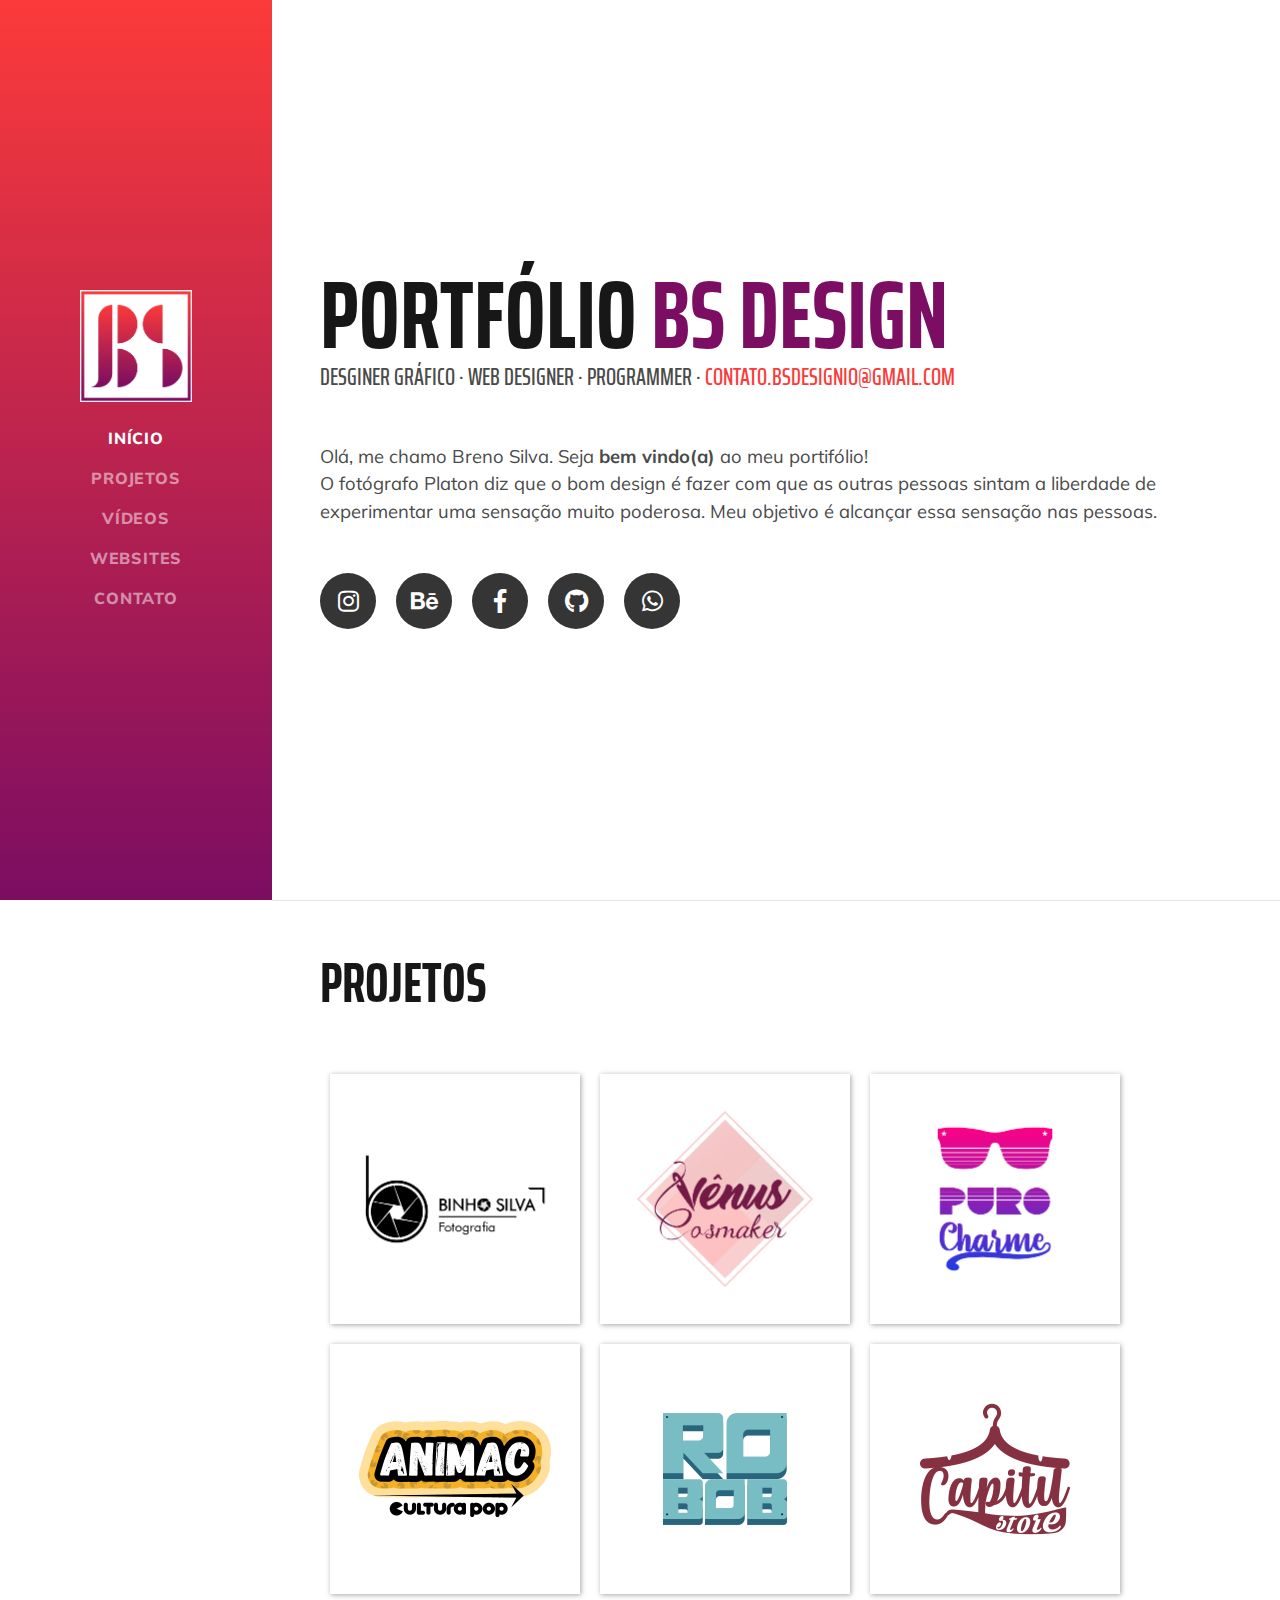
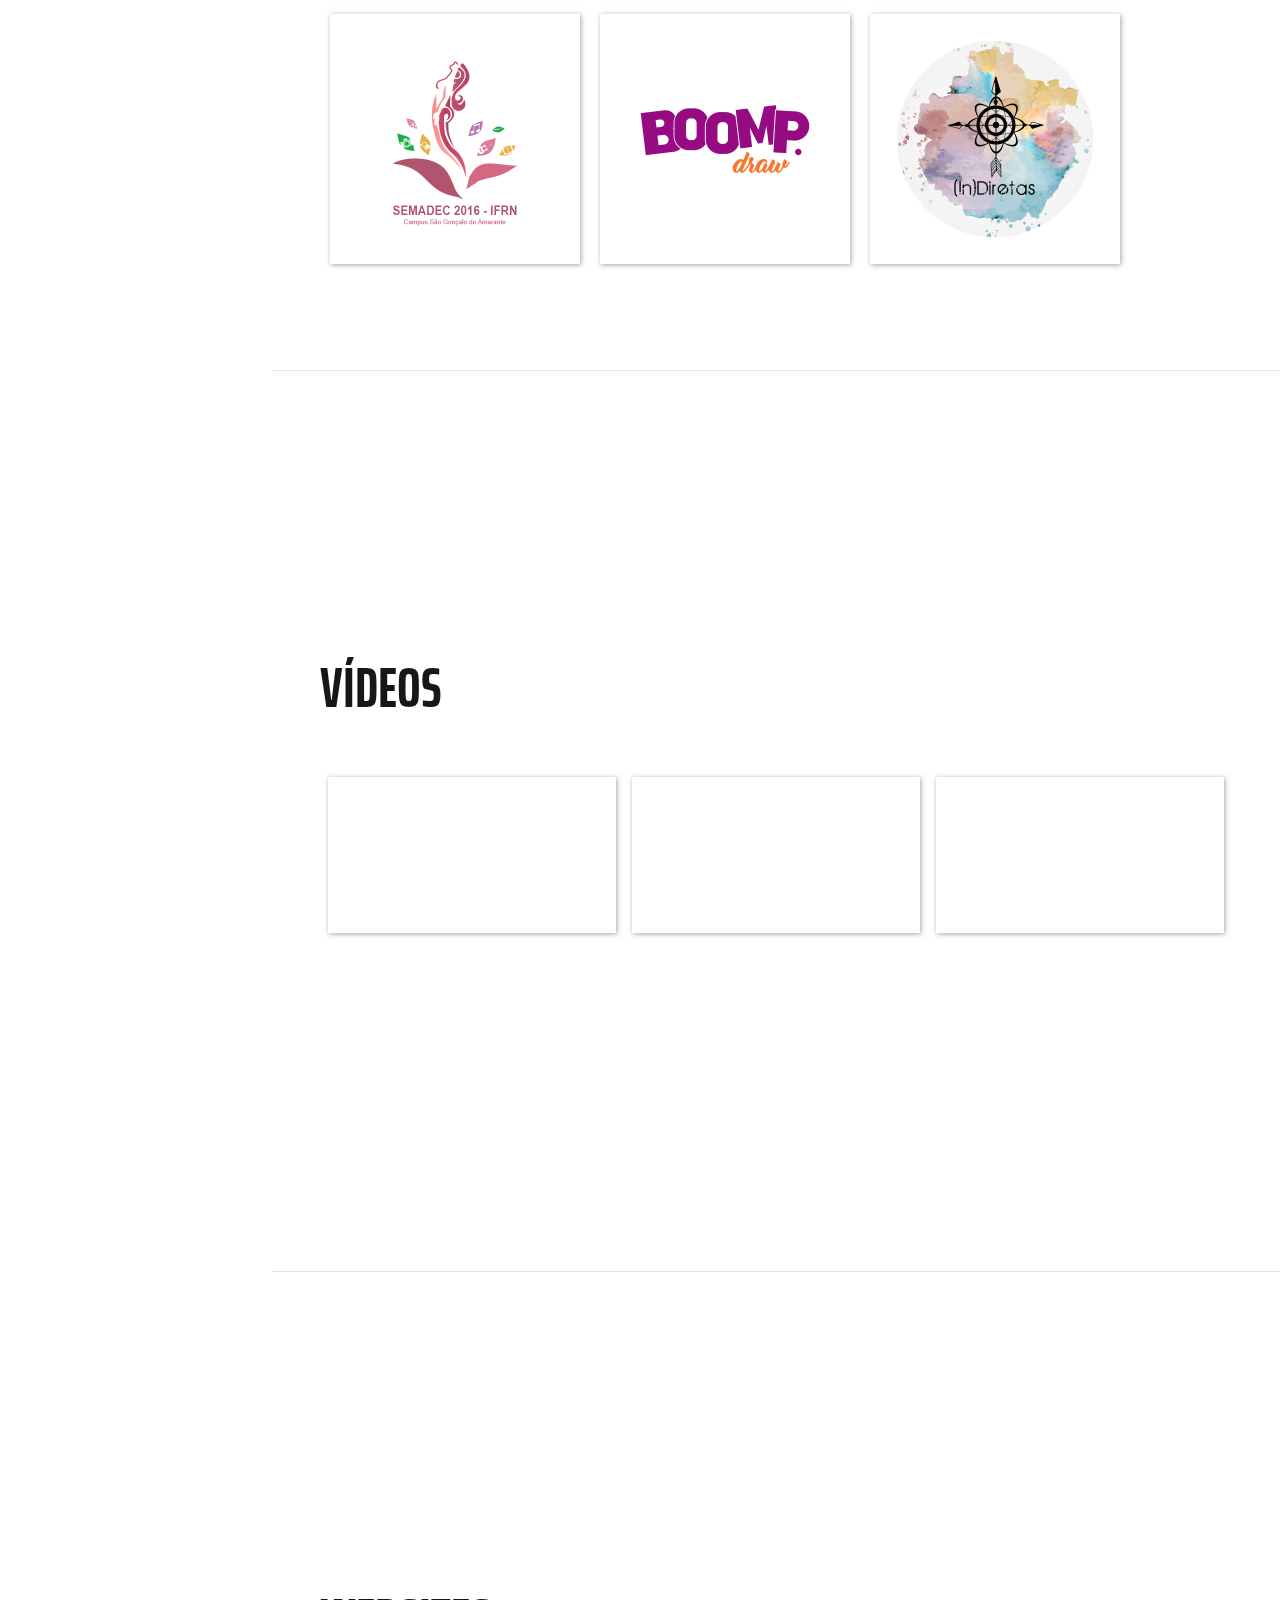
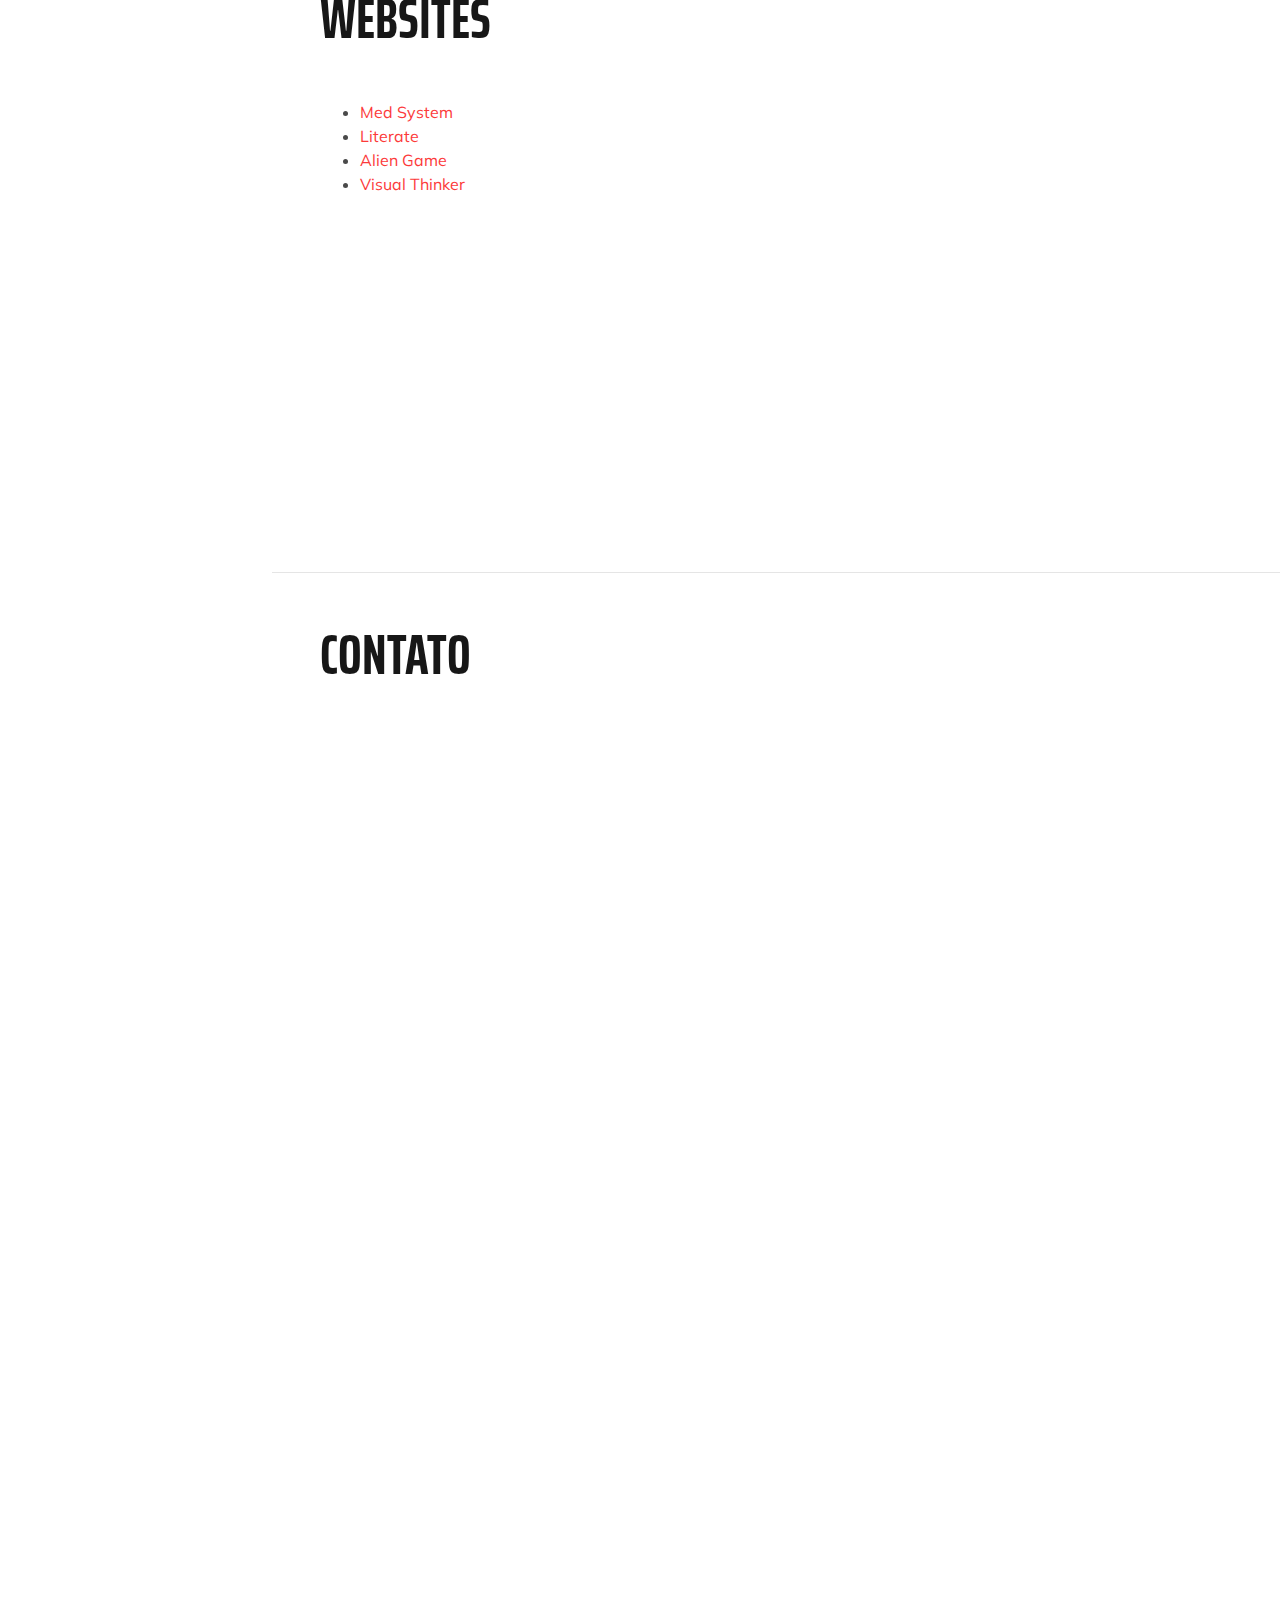
==== index.html @ 1dc65338 "Update index.html" ====
<!DOCTYPE html>
<html lang="pt">

  <head>

    <meta charset="utf-8">
    <meta name="viewport" content="width=device-width, initial-scale=1, shrink-to-fit=no">

    <title> Breno Silva | Portfólio</title>

    <!-- Bootstrap core CSS -->
    <link href="vendor/bootstrap/css/bootstrap.min.css" rel="stylesheet">

    <!-- Custom fonts for this template -->
    <link href="https://fonts.googleapis.com/css?family=Saira+Extra+Condensed:500,700" rel="stylesheet">
    <link href="https://fonts.googleapis.com/css?family=Muli:400,400i,800,800i" rel="stylesheet">
    <link href="vendor/fontawesome-free/css/all.min.css" rel="stylesheet">

    <!-- Custom styles for this template -->
    <link href="css/resume.min.css" rel="stylesheet">
    <link href="css/style.css" rel="stylesheet">
    <link href="css/chatbot.css" rel="stylesheet">

    <!-- Ícone -->
    <link rel="icon" href="img/logo-icon.png" type="image/x-icon">

    <!-- Global site tag (gtag.js) - Google Analytics -->
    <script async src="https://www.googletagmanager.com/gtag/js?id=UA-132472742-1"></script>
    <script>
      window.dataLayer = window.dataLayer || [];
      function gtag(){dataLayer.push(arguments);}
      gtag('js', new Date());

      gtag('config', 'UA-132472742-1');
    </script>

  </head>

  <body id="page-top">

    <nav class="navbar navbar-expand-lg navbar-dark bg-primary fixed-top" id="sideNav">
      <a class="navbar-brand js-scroll-trigger" href="#page-top">
        <span class="d-block d-lg-none">Portfólio BS DESIGN</span>
        <span class="d-none d-lg-block">
          <img class="img-fluid mx-auto mb-2" src="img/logo-profile.png" alt="logo" width="50%!important">
        </span>
      </a>
      <button class="navbar-toggler" type="button" data-toggle="collapse" data-target="#navbarSupportedContent" aria-controls="navbarSupportedContent" aria-expanded="false" aria-label="Toggle navigation">
        <span class="navbar-toggler-icon"></span>
      </button>
      <div class="collapse navbar-collapse" id="navbarSupportedContent">
        <ul class="navbar-nav">
          <li class="nav-item">
            <a class="nav-link js-scroll-trigger" href="#home">Início</a>
          </li>
          <li class="nav-item">
            <a class="nav-link js-scroll-trigger" href="#projetos">Projetos</a>
          </li>
          <li class="nav-item">
            <a class="nav-link js-scroll-trigger" href="#videos">Vídeos</a>
          </li>
          <li class="nav-item">
            <a class="nav-link js-scroll-trigger" href="#websites">Websites</a>
          </li>
          <li class="nav-item">
            <a class="nav-link js-scroll-trigger" href="#contato">Contato</a>
          </li>
        </ul>
      </div>
    </nav>

    <div class="container-fluid p-0">

      <section class="resume-section p-3 p-lg-5 d-flex d-column" id="home">
        <div class="my-auto">
          <h1 class="mb-0">Portfólio
            <span class="text-primary">BS DESIGN</span>
          </h1>
          <div class="subheading mb-5">Desginer Gráfico · Web Designer · Programmer ·
            <a href="#contato" class="js-scroll-trigger">contato.bsdesignio@gmail.com</a>
          </div>
          <p class="lead mb-5">Olá, me chamo Breno Silva. Seja <b>bem vindo(a)</b> ao meu portifólio!<br>
          O fotógrafo Platon diz que o bom design é fazer com que as outras pessoas sintam a liberdade de experimentar uma sensação muito poderosa. Meu objetivo é alcançar essa sensação nas pessoas.</p>
          <div class="social-icons">
            <a href="https://www.instagram.com/bs.design.io/" target="_blank">
              <i class="fab fa-instagram"></i>
            </a>
            <a href="https://www.behance.net/bsdesignio" target="_blank">
              <i class="fab fa-behance"></i>
            </a>
            <a href="https://www.facebook.com/bsdesignio/" target="_blank">
              <i class="fab fa-facebook-f"></i>
            </a>
            <a href="https://github.com/Breno-Silva1" target="_blank">
              <i class="fab fa-github"></i>
            </a>
            <a href="https://wa.me/558496808390" target="_blank">
              <i class="fab fa-whatsapp"></i>
            </a>
          </div>
        </div>
      </section>

      <hr class="m-0">

      <section class="resume-section p-3 p-lg-5 d-flex flex-column" id="projetos">
        <div class="my-auto">
          <h2 class="mb-5">Projetos</h2>

          <div class="resume-item d-flex flex-column flex-md-row mb-5">
            <div class="resume-content mr-auto">
              
              <div class="card-group">
                <div class="img-port" data-toggle="modal" data-target="#bs">
                  <img class="card-img-top" src="img/capas/p01.png" alt="Card image cap">
                </div>
                <div class="img-port" data-toggle="modal" data-target="#venuscosmaker">
                  <img class="card-img-top" src="img/capas/p02.png" alt="Card image cap">
                </div>
                <div class="img-port" data-toggle="modal" data-target="#purocharme">
                  <img class="card-img-top" src="img/capas/p03.png" alt="Card image cap">
                </div>

                <div class="img-port" data-toggle="modal" data-target="#animac">
                  <img class="card-img-top" src="img/capas/p04.png" alt="Card image cap">
                </div>
                <div class="img-port" data-toggle="modal" data-target="#robob">
                  <img class="card-img-top" src="img/capas/p05.png" alt="Card image cap">
                </div>
                <div class="img-port" data-toggle="modal" data-target="#capitu">
                  <img class="card-img-top" src="img/capas/p06.png" alt="Card image cap">
                </div>

                <div class="img-port" data-toggle="modal" data-target="#semadec">
                  <img class="card-img-top" src="img/capas/p07.png" alt="Card image cap">
                </div>
                <div class="img-port" data-toggle="modal" data-target="#boomp">
                  <img class="card-img-top" src="img/capas/p08.png" alt="Card image cap">
                </div>
                <div class="img-port" data-toggle="modal" data-target="#syso">
                  <img class="card-img-top" src="img/capas/p09.png" alt="Card image cap">
                </div>
              </div>

            </div>
          </div>

        </div>

      </section>

      <hr class="m-0">

      <section class="resume-section p-3 p-lg-5 d-flex flex-column" id="videos">
        <div class="my-auto">
          <h2 class="mb-5">Vídeos</h2>

          <div class="resume-item d-flex flex-column flex-md-row mb-5">
            <div class="resume-content mr-auto">

              <div class="container">
                <div class="row">
                  <div class="col-sm box-shadow m-2">
                    <iframe width="100%" height="100%" src="https://www.youtube.com/embed/15azsbGU4Ow?controls=0" title="YouTube video player" frameborder="0" allow="accelerometer; autoplay; clipboard-write; encrypted-media; gyroscope; picture-in-picture" allowfullscreen></iframe>
                  </div>
                  <div class="col-sm box-shadow m-2">
                    <iframe width="100%" height="100%" src="https://www.youtube.com/embed/gBArFFTiQ5Q?controls=0" title="YouTube video player" frameborder="0" allow="accelerometer; autoplay; clipboard-write; encrypted-media; gyroscope; picture-in-picture" allowfullscreen></iframe>
                  </div>
                  <div class="col-sm box-shadow m-2">
                    <iframe width="100%" height="100%" src="https://www.youtube.com/embed/18lqE9XMYf8?controls=0" title="YouTube video player" frameborder="0" allow="accelerometer; autoplay; clipboard-write; encrypted-media; gyroscope; picture-in-picture" allowfullscreen></iframe>
                  </div>
                </div>
              </div>
              
            </div>
          </div>
        </div>
      </section>

      <hr class="m-0">

      <section class="resume-section p-3 p-lg-5 d-flex flex-column" id="websites">
        <div class="my-auto">
          <h2 class="mb-5">Websites</h2>

          <div class="resume-item d-flex flex-column flex-md-row mb-5">
            <div class="resume-content mr-auto">
              <ul>
                <li>
                  <a href="https://breno-silva1.github.io/Sites/Med-System/" target="_blank">
                    Med System
                  </a>
                </li>
                <li>
                  <a  href="https://breno-silva1.github.io/Sites/Literarte/" target="_blank">
                    Literate
                  </a>
                </li>
                <li>
                  <a href="https://breno-silva1.github.io/Sites/Alien-Game/" target="_blank">
                    Alien Game
                  </a>               
                </li>
                <li>
                  <a href="https://visualthinkerapp.firebaseapp.com/" target="_blank">
                    Visual Thinker
                  </a>               
                </li>

              </ul>
              
            </div>
          </div>

        </div>
      </section>

      <hr class="m-0">

      <section class="resume-section p-3 p-lg-5 d-flex flex-column" id="contato">
        <div class="my-auto">
          <h2 class="mb-5">Contato</h2>

          <div class="">
            <div class="">
               <iframe src="https://docs.google.com/forms/d/e/1FAIpQLSdvI4OF8Y-JdFD-1MvgUsN5mqhsE28J-os2mhURsWNUjXfr4w/viewform?embedded=true" width="100%" height="950" frameborder="0" marginheight="0" marginwidth="0">Carregando…</iframe>
            </div>
          </div>
        </div>
      </section>


      <!-- chatbot
      <div class="chatbox chatbox--tray chatbox--empty">
        <div class="chatbox__title">
          <h5><a href="#">Chat Bot</a></h5>
          <button class="chatbox__title__tray">
            <span></span>
          </button>
          <button class="chatbox__title__close">
            <span>
              <svg viewBox="0 0 12 12" width="12px" height="12px">
                <line stroke="#FFFFFF" x1="11.75" y1="0.25" x2="0.25" y2="11.75"></line>
                <line stroke="#FFFFFF" x1="11.75" y1="11.75" x2="0.25" y2="0.25"></line>
              </svg>
            </span>
          </button>
        </div>
        <div class="chatbox__credentials">
          <iframe
            allow="microphone;"
            width="300"
            height="430"
            src="https://console.dialogflow.com/api-client/demo/embedded/0c243524-79f5-4032-9043-c7f0a7aea4c3">
          </iframe>
        </div>
      </div>
      -->

      <!-- Binho Silva -->
      <div class="modal fade" id="bs" tabindex="-1" role="dialog" aria-labelledby="bs" aria-hidden="true">
        <div class="modal-dialog modal-lg" role="document">
          <div class="modal-content">
            <div class="modal-body">
              <button type="button" class="close" data-dismiss="modal" aria-label="Close">
                <span aria-hidden="true">&times;</span>
              </button>
              <img class="card-img-top" src="img/projetos/be-bs.png" alt="Card image cap">
            </div>
          </div>
        </div>
      </div>

      <!-- Venus Cosmaker -->
      <div class="modal fade" id="venuscosmaker" tabindex="-1" role="dialog" aria-labelledby="venuscosmaker" aria-hidden="true">
        <div class="modal-dialog modal-lg" role="document">
          <div class="modal-content">
            <div class="modal-body">
              <button type="button" class="close" data-dismiss="modal" aria-label="Close">
                <span aria-hidden="true">&times;</span>
              </button>
              <img class="card-img-top" src="img/projetos/be-venuscosmaker.png" alt="Card image cap">
            </div>
          </div>
        </div>
      </div>

      <!-- Puro Charme -->
      <div class="modal fade" id="purocharme" tabindex="-1" role="dialog" aria-labelledby="purocharme" aria-hidden="true">
        <div class="modal-dialog modal-lg" role="document">
          <div class="modal-content">
            <div class="modal-body">
              <button type="button" class="close" data-dismiss="modal" aria-label="Close">
                <span aria-hidden="true">&times;</span>
              </button>
              <img class="card-img-top" src="img/projetos/be-purocharme.png" alt="Card image cap">
            </div>
          </div>
        </div>
      </div>

      <!-- ANIMAC -->
      <div class="modal fade" id="animac" tabindex="-1" role="dialog" aria-labelledby="animac" aria-hidden="true">
        <div class="modal-dialog modal-lg" role="document">
          <div class="modal-content">
            <div class="modal-body">
              <button type="button" class="close" data-dismiss="modal" aria-label="Close">
                <span aria-hidden="true">&times;</span>
              </button>
              <img class="card-img-top" src="img/projetos/be-animac.png" alt="Card image cap">
            </div>
          </div>
        </div>
      </div>

      <!-- ROBOB -->
      <div class="modal fade" id="robob" tabindex="-1" role="dialog" aria-labelledby="robob" aria-hidden="true">
        <div class="modal-dialog modal-lg" role="document">
          <div class="modal-content">
            <div class="modal-body">
              <button type="button" class="close" data-dismiss="modal" aria-label="Close">
                <span aria-hidden="true">&times;</span>
              </button>
              <img class="card-img-top" src="img/projetos/be-robob.png" alt="Card image cap">
            </div>
          </div>
        </div>
      </div>

      <!-- Capitu Store -->
      <div class="modal fade" id="capitu" tabindex="-1" role="dialog" aria-labelledby="capitu" aria-hidden="true">
        <div class="modal-dialog modal-lg" role="document">
          <div class="modal-content">
            <div class="modal-body">
              <button type="button" class="close" data-dismiss="modal" aria-label="Close">
                <span aria-hidden="true">&times;</span>
              </button>
              <img class="card-img-top" src="img/projetos/be-capitu.png" alt="Card image cap">
            </div>
          </div>
        </div>
      </div>

      <!-- SEMADEC -->
      <div class="modal fade" id="semadec" tabindex="-1" role="dialog" aria-labelledby="semadec" aria-hidden="true">
        <div class="modal-dialog modal-lg" role="document">
          <div class="modal-content">
            <div class="modal-body">
              <button type="button" class="close" data-dismiss="modal" aria-label="Close">
                <span aria-hidden="true">&times;</span>
              </button>
              <img class="card-img-top" src="img/projetos/be-semadec.png" alt="Card image cap">
            </div>
          </div>
        </div>
      </div>

      <!-- Boomp Draw -->
      <div class="modal fade" id="boomp" tabindex="-1" role="dialog" aria-labelledby="boomp" aria-hidden="true">
        <div class="modal-dialog modal-lg" role="document">
          <div class="modal-content">
            <div class="modal-body">
              <button type="button" class="close" data-dismiss="modal" aria-label="Close">
                <span aria-hidden="true">&times;</span>
              </button>
              <img class="card-img-top" src="img/projetos/be-boomp.png" alt="Card image cap">
            </div>
          </div>
        </div>
      </div>

      <!-- Banda Syso -->
      <div class="modal fade" id="syso" tabindex="-1" role="dialog" aria-labelledby="syso" aria-hidden="true">
        <div class="modal-dialog modal-lg" role="document">
          <div class="modal-content">
            <div class="modal-body">
              <button type="button" class="close" data-dismiss="modal" aria-label="Close">
                <span aria-hidden="true">&times;</span>
              </button>
              <img class="card-img-top" src="img/projetos/be-syso.png" alt="Card image cap">
            </div>
          </div>
        </div>
      </div>

    </div>

    <!-- Bootstrap core JavaScript -->
    <script src="vendor/jquery/jquery.min.js"></script>
    <script src="vendor/bootstrap/js/bootstrap.bundle.min.js"></script>
    <!-- Plugin JavaScript -->
    <script src="vendor/jquery-easing/jquery.easing.min.js"></script>
    <!-- Custom scripts for this template -->
    <script src="js/resume.min.js"></script>
    <script src="js/chatbot.js"></script>

  </body>

</html>
---- vendor/fontawesome-free/css/all.min.css ----
/*!
 * Font Awesome Free 5.3.1 by @fontawesome - https://fontawesome.com
 * License - https://fontawesome.com/license/free (Icons: CC BY 4.0, Fonts: SIL OFL 1.1, Code: MIT License)
 */
.fa,.fab,.fal,.far,.fas{-moz-osx-font-smoothing:grayscale;-webkit-font-smoothing:antialiased;display:inline-block;font-style:normal;font-variant:normal;text-rendering:auto;line-height:1}.fa-lg{font-size:1.33333em;line-height:.75em;vertical-align:-.0667em}.fa-xs{font-size:.75em}.fa-sm{font-size:.875em}.fa-1x{font-size:1em}.fa-2x{font-size:2em}.fa-3x{font-size:3em}.fa-4x{font-size:4em}.fa-5x{font-size:5em}.fa-6x{font-size:6em}.fa-7x{font-size:7em}.fa-8x{font-size:8em}.fa-9x{font-size:9em}.fa-10x{font-size:10em}.fa-fw{text-align:center;width:1.25em}.fa-ul{list-style-type:none;margin-left:2.5em;padding-left:0}.fa-ul>li{position:relative}.fa-li{left:-2em;position:absolute;text-align:center;width:2em;line-height:inherit}.fa-border{border:.08em solid #eee;border-radius:.1em;padding:.2em .25em .15em}.fa-pull-left{float:left}.fa-pull-right{float:right}.fa.fa-pull-left,.fab.fa-pull-left,.fal.fa-pull-left,.far.fa-pull-left,.fas.fa-pull-left{margin-right:.3em}.fa.fa-pull-right,.fab.fa-pull-right,.fal.fa-pull-right,.far.fa-pull-right,.fas.fa-pull-right{margin-left:.3em}.fa-spin{animation:fa-spin 2s infinite linear}.fa-pulse{animation:fa-spin 1s infinite steps(8)}@keyframes fa-spin{0%{transform:rotate(0deg)}to{transform:rotate(1turn)}}.fa-rotate-90{-ms-filter:"progid:DXImageTransform.Microsoft.BasicImage(rotation=1)";transform:rotate(90deg)}.fa-rotate-180{-ms-filter:"progid:DXImageTransform.Microsoft.BasicImage(rotation=2)";transform:rotate(180deg)}.fa-rotate-270{-ms-filter:"progid:DXImageTransform.Microsoft.BasicImage(rotation=3)";transform:rotate(270deg)}.fa-flip-horizontal{-ms-filter:"progid:DXImageTransform.Microsoft.BasicImage(rotation=0, mirror=1)";transform:scaleX(-1)}.fa-flip-vertical{transform:scaleY(-1)}.fa-flip-horizontal.fa-flip-vertical,.fa-flip-vertical{-ms-filter:"progid:DXImageTransform.Microsoft.BasicImage(rotation=2, mirror=1)"}.fa-flip-horizontal.fa-flip-vertical{transform:scale(-1)}:root .fa-flip-horizontal,:root .fa-flip-vertical,:root .fa-rotate-90,:root .fa-rotate-180,:root .fa-rotate-270{-webkit-filter:none;filter:none}.fa-stack{display:inline-block;height:2em;line-height:2em;position:relative;vertical-align:middle;width:2em}.fa-stack-1x,.fa-stack-2x{left:0;position:absolute;text-align:center;width:100%}.fa-stack-1x{line-height:inherit}.fa-stack-2x{font-size:2em}.fa-inverse{color:#fff}.fa-500px:before{content:"\f26e"}.fa-accessible-icon:before{content:"\f368"}.fa-accusoft:before{content:"\f369"}.fa-ad:before{content:"\f641"}.fa-address-book:before{content:"\f2b9"}.fa-address-card:before{content:"\f2bb"}.fa-adjust:before{content:"\f042"}.fa-adn:before{content:"\f170"}.fa-adversal:before{content:"\f36a"}.fa-affiliatetheme:before{content:"\f36b"}.fa-air-freshener:before{content:"\f5d0"}.fa-algolia:before{content:"\f36c"}.fa-align-center:before{content:"\f037"}.fa-align-justify:before{content:"\f039"}.fa-align-left:before{content:"\f036"}.fa-align-right:before{content:"\f038"}.fa-alipay:before{content:"\f642"}.fa-allergies:before{content:"\f461"}.fa-amazon:before{content:"\f270"}.fa-amazon-pay:before{content:"\f42c"}.fa-ambulance:before{content:"\f0f9"}.fa-american-sign-language-interpreting:before{content:"\f2a3"}.fa-amilia:before{content:"\f36d"}.fa-anchor:before{content:"\f13d"}.fa-android:before{content:"\f17b"}.fa-angellist:before{content:"\f209"}.fa-angle-double-down:before{content:"\f103"}.fa-angle-double-left:before{content:"\f100"}.fa-angle-double-right:before{content:"\f101"}.fa-angle-double-up:before{content:"\f102"}.fa-angle-down:before{content:"\f107"}.fa-angle-left:before{content:"\f104"}.fa-angle-right:before{content:"\f105"}.fa-angle-up:before{content:"\f106"}.fa-angry:before{content:"\f556"}.fa-angrycreative:before{content:"\f36e"}.fa-angular:before{content:"\f420"}.fa-ankh:before{content:"\f644"}.fa-app-store:before{content:"\f36f"}.fa-app-store-ios:before{content:"\f370"}.fa-apper:before{content:"\f371"}.fa-apple:before{content:"\f179"}.fa-apple-alt:before{content:"\f5d1"}.fa-apple-pay:before{content:"\f415"}.fa-archive:before{content:"\f187"}.fa-archway:before{content:"\f557"}.fa-arrow-alt-circle-down:before{content:"\f358"}.fa-arrow-alt-circle-left:before{content:"\f359"}.fa-arrow-alt-circle-right:before{content:"\f35a"}.fa-arrow-alt-circle-up:before{content:"\f35b"}.fa-arrow-circle-down:before{content:"\f0ab"}.fa-arrow-circle-left:before{content:"\f0a8"}.fa-arrow-circle-right:before{content:"\f0a9"}.fa-arrow-circle-up:before{content:"\f0aa"}.fa-arrow-down:before{content:"\f063"}.fa-arrow-left:before{content:"\f060"}.fa-arrow-right:before{content:"\f061"}.fa-arrow-up:before{content:"\f062"}.fa-arrows-alt:before{content:"\f0b2"}.fa-arrows-alt-h:before{content:"\f337"}.fa-arrows-alt-v:before{content:"\f338"}.fa-assistive-listening-systems:before{content:"\f2a2"}.fa-asterisk:before{content:"\f069"}.fa-asymmetrik:before{content:"\f372"}.fa-at:before{content:"\f1fa"}.fa-atlas:before{content:"\f558"}.fa-atom:before{content:"\f5d2"}.fa-audible:before{content:"\f373"}.fa-audio-description:before{content:"\f29e"}.fa-autoprefixer:before{content:"\f41c"}.fa-avianex:before{content:"\f374"}.fa-aviato:before{content:"\f421"}.fa-award:before{content:"\f559"}.fa-aws:before{content:"\f375"}.fa-backspace:before{content:"\f55a"}.fa-backward:before{content:"\f04a"}.fa-balance-scale:before{content:"\f24e"}.fa-ban:before{content:"\f05e"}.fa-band-aid:before{content:"\f462"}.fa-bandcamp:before{content:"\f2d5"}.fa-barcode:before{content:"\f02a"}.fa-bars:before{content:"\f0c9"}.fa-baseball-ball:before{content:"\f433"}.fa-basketball-ball:before{content:"\f434"}.fa-bath:before{content:"\f2cd"}.fa-battery-empty:before{content:"\f244"}.fa-battery-full:before{content:"\f240"}.fa-battery-half:before{content:"\f242"}.fa-battery-quarter:before{content:"\f243"}.fa-battery-three-quarters:before{content:"\f241"}.fa-bed:before{content:"\f236"}.fa-beer:before{content:"\f0fc"}.fa-behance:before{content:"\f1b4"}.fa-behance-square:before{content:"\f1b5"}.fa-bell:before{content:"\f0f3"}.fa-bell-slash:before{content:"\f1f6"}.fa-bezier-curve:before{content:"\f55b"}.fa-bible:before{content:"\f647"}.fa-bicycle:before{content:"\f206"}.fa-bimobject:before{content:"\f378"}.fa-binoculars:before{content:"\f1e5"}.fa-birthday-cake:before{content:"\f1fd"}.fa-bitbucket:before{content:"\f171"}.fa-bitcoin:before{content:"\f379"}.fa-bity:before{content:"\f37a"}.fa-black-tie:before{content:"\f27e"}.fa-blackberry:before{content:"\f37b"}.fa-blender:before{content:"\f517"}.fa-blind:before{content:"\f29d"}.fa-blogger:before{content:"\f37c"}.fa-blogger-b:before{content:"\f37d"}.fa-bluetooth:before{content:"\f293"}.fa-bluetooth-b:before{content:"\f294"}.fa-bold:before{content:"\f032"}.fa-bolt:before{content:"\f0e7"}.fa-bomb:before{content:"\f1e2"}.fa-bone:before{content:"\f5d7"}.fa-bong:before{content:"\f55c"}.fa-book:before{content:"\f02d"}.fa-book-open:before{content:"\f518"}.fa-book-reader:before{content:"\f5da"}.fa-bookmark:before{content:"\f02e"}.fa-bowling-ball:before{content:"\f436"}.fa-box:before{content:"\f466"}.fa-box-open:before{content:"\f49e"}.fa-boxes:before{content:"\f468"}.fa-braille:before{content:"\f2a1"}.fa-brain:before{content:"\f5dc"}.fa-briefcase:before{content:"\f0b1"}.fa-briefcase-medical:before{content:"\f469"}.fa-broadcast-tower:before{content:"\f519"}.fa-broom:before{content:"\f51a"}.fa-brush:before{content:"\f55d"}.fa-btc:before{content:"\f15a"}.fa-bug:before{content:"\f188"}.fa-building:before{content:"\f1ad"}.fa-bullhorn:before{content:"\f0a1"}.fa-bullseye:before{content:"\f140"}.fa-burn:before{content:"\f46a"}.fa-buromobelexperte:before{content:"\f37f"}.fa-bus:before{content:"\f207"}.fa-bus-alt:before{content:"\f55e"}.fa-business-time:before{content:"\f64a"}.fa-buysellads:before{content:"\f20d"}.fa-calculator:before{content:"\f1ec"}.fa-calendar:before{content:"\f133"}.fa-calendar-alt:before{content:"\f073"}.fa-calendar-check:before{content:"\f274"}.fa-calendar-minus:before{content:"\f272"}.fa-calendar-plus:before{content:"\f271"}.fa-calendar-times:before{content:"\f273"}.fa-camera:before{content:"\f030"}.fa-camera-retro:before{content:"\f083"}.fa-cannabis:before{content:"\f55f"}.fa-capsules:before{content:"\f46b"}.fa-car:before{content:"\f1b9"}.fa-car-alt:before{content:"\f5de"}.fa-car-battery:before{content:"\f5df"}.fa-car-crash:before{content:"\f5e1"}.fa-car-side:before{content:"\f5e4"}.fa-caret-down:before{content:"\f0d7"}.fa-caret-left:before{content:"\f0d9"}.fa-caret-right:before{content:"\f0da"}.fa-caret-square-down:before{content:"\f150"}.fa-caret-square-left:before{content:"\f191"}.fa-caret-square-right:before{content:"\f152"}.fa-caret-square-up:before{content:"\f151"}.fa-caret-up:before{content:"\f0d8"}.fa-cart-arrow-down:before{content:"\f218"}.fa-cart-plus:before{content:"\f217"}.fa-cc-amazon-pay:before{content:"\f42d"}.fa-cc-amex:before{content:"\f1f3"}.fa-cc-apple-pay:before{content:"\f416"}.fa-cc-diners-club:before{content:"\f24c"}.fa-cc-discover:before{content:"\f1f2"}.fa-cc-jcb:before{content:"\f24b"}.fa-cc-mastercard:before{content:"\f1f1"}.fa-cc-paypal:before{content:"\f1f4"}.fa-cc-stripe:before{content:"\f1f5"}.fa-cc-visa:before{content:"\f1f0"}.fa-centercode:before{content:"\f380"}.fa-certificate:before{content:"\f0a3"}.fa-chalkboard:before{content:"\f51b"}.fa-chalkboard-teacher:before{content:"\f51c"}.fa-charging-station:before{content:"\f5e7"}.fa-chart-area:before{content:"\f1fe"}.fa-chart-bar:before{content:"\f080"}.fa-chart-line:before{content:"\f201"}.fa-chart-pie:before{content:"\f200"}.fa-check:before{content:"\f00c"}.fa-check-circle:before{content:"\f058"}.fa-check-double:before{content:"\f560"}.fa-check-square:before{content:"\f14a"}.fa-chess:before{content:"\f439"}.fa-chess-bishop:before{content:"\f43a"}.fa-chess-board:before{content:"\f43c"}.fa-chess-king:before{content:"\f43f"}.fa-chess-knight:before{content:"\f441"}.fa-chess-pawn:before{content:"\f443"}.fa-chess-queen:before{content:"\f445"}.fa-chess-rook:before{content:"\f447"}.fa-chevron-circle-down:before{content:"\f13a"}.fa-chevron-circle-left:before{content:"\f137"}.fa-chevron-circle-right:before{content:"\f138"}.fa-chevron-circle-up:before{content:"\f139"}.fa-chevron-down:before{content:"\f078"}.fa-chevron-left:before{content:"\f053"}.fa-chevron-right:before{content:"\f054"}.fa-chevron-up:before{content:"\f077"}.fa-child:before{content:"\f1ae"}.fa-chrome:before{content:"\f268"}.fa-church:before{content:"\f51d"}.fa-circle:before{content:"\f111"}.fa-circle-notch:before{content:"\f1ce"}.fa-city:before{content:"\f64f"}.fa-clipboard:before{content:"\f328"}.fa-clipboard-check:before{content:"\f46c"}.fa-clipboard-list:before{content:"\f46d"}.fa-clock:before{content:"\f017"}.fa-clone:before{content:"\f24d"}.fa-closed-captioning:before{content:"\f20a"}.fa-cloud:before{content:"\f0c2"}.fa-cloud-download-alt:before{content:"\f381"}.fa-cloud-upload-alt:before{content:"\f382"}.fa-cloudscale:before{content:"\f383"}.fa-cloudsmith:before{content:"\f384"}.fa-cloudversify:before{content:"\f385"}.fa-cocktail:before{content:"\f561"}.fa-code:before{content:"\f121"}.fa-code-branch:before{content:"\f126"}.fa-codepen:before{content:"\f1cb"}.fa-codiepie:before{content:"\f284"}.fa-coffee:before{content:"\f0f4"}.fa-cog:before{content:"\f013"}.fa-cogs:before{content:"\f085"}.fa-coins:before{content:"\f51e"}.fa-columns:before{content:"\f0db"}.fa-comment:before{content:"\f075"}.fa-comment-alt:before{content:"\f27a"}.fa-comment-dollar:before{content:"\f651"}.fa-comment-dots:before{content:"\f4ad"}.fa-comment-slash:before{content:"\f4b3"}.fa-comments:before{content:"\f086"}.fa-comments-dollar:before{content:"\f653"}.fa-compact-disc:before{content:"\f51f"}.fa-compass:before{content:"\f14e"}.fa-compress:before{content:"\f066"}.fa-concierge-bell:before{content:"\f562"}.fa-connectdevelop:before{content:"\f20e"}.fa-contao:before{content:"\f26d"}.fa-cookie:before{content:"\f563"}.fa-cookie-bite:before{content:"\f564"}.fa-copy:before{content:"\f0c5"}.fa-copyright:before{content:"\f1f9"}.fa-couch:before{content:"\f4b8"}.fa-cpanel:before{content:"\f388"}.fa-creative-commons:before{content:"\f25e"}.fa-creative-commons-by:before{content:"\f4e7"}.fa-creative-commons-nc:before{content:"\f4e8"}.fa-creative-commons-nc-eu:before{content:"\f4e9"}.fa-creative-commons-nc-jp:before{content:"\f4ea"}.fa-creative-commons-nd:before{content:"\f4eb"}.fa-creative-commons-pd:before{content:"\f4ec"}.fa-creative-commons-pd-alt:before{content:"\f4ed"}.fa-creative-commons-remix:before{content:"\f4ee"}.fa-creative-commons-sa:before{content:"\f4ef"}.fa-creative-commons-sampling:before{content:"\f4f0"}.fa-creative-commons-sampling-plus:before{content:"\f4f1"}.fa-creative-commons-share:before{content:"\f4f2"}.fa-credit-card:before{content:"\f09d"}.fa-crop:before{content:"\f125"}.fa-crop-alt:before{content:"\f565"}.fa-cross:before{content:"\f654"}.fa-crosshairs:before{content:"\f05b"}.fa-crow:before{content:"\f520"}.fa-crown:before{content:"\f521"}.fa-css3:before{content:"\f13c"}.fa-css3-alt:before{content:"\f38b"}.fa-cube:before{content:"\f1b2"}.fa-cubes:before{content:"\f1b3"}.fa-cut:before{content:"\f0c4"}.fa-cuttlefish:before{content:"\f38c"}.fa-d-and-d:before{content:"\f38d"}.fa-dashcube:before{content:"\f210"}.fa-database:before{content:"\f1c0"}.fa-deaf:before{content:"\f2a4"}.fa-delicious:before{content:"\f1a5"}.fa-deploydog:before{content:"\f38e"}.fa-deskpro:before{content:"\f38f"}.fa-desktop:before{content:"\f108"}.fa-deviantart:before{content:"\f1bd"}.fa-dharmachakra:before{content:"\f655"}.fa-diagnoses:before{content:"\f470"}.fa-dice:before{content:"\f522"}.fa-dice-five:before{content:"\f523"}.fa-dice-four:before{content:"\f524"}.fa-dice-one:before{content:"\f525"}.fa-dice-six:before{content:"\f526"}.fa-dice-three:before{content:"\f527"}.fa-dice-two:before{content:"\f528"}.fa-digg:before{content:"\f1a6"}.fa-digital-ocean:before{content:"\f391"}.fa-digital-tachograph:before{content:"\f566"}.fa-directions:before{content:"\f5eb"}.fa-discord:before{content:"\f392"}.fa-discourse:before{content:"\f393"}.fa-divide:before{content:"\f529"}.fa-dizzy:before{content:"\f567"}.fa-dna:before{content:"\f471"}.fa-dochub:before{content:"\f394"}.fa-docker:before{content:"\f395"}.fa-dollar-sign:before{content:"\f155"}.fa-dolly:before{content:"\f472"}.fa-dolly-flatbed:before{content:"\f474"}.fa-donate:before{content:"\f4b9"}.fa-door-closed:before{content:"\f52a"}.fa-door-open:before{content:"\f52b"}.fa-dot-circle:before{content:"\f192"}.fa-dove:before{content:"\f4ba"}.fa-download:before{content:"\f019"}.fa-draft2digital:before{content:"\f396"}.fa-drafting-compass:before{content:"\f568"}.fa-draw-polygon:before{content:"\f5ee"}.fa-dribbble:before{content:"\f17d"}.fa-dribbble-square:before{content:"\f397"}.fa-dropbox:before{content:"\f16b"}.fa-drum:before{content:"\f569"}.fa-drum-steelpan:before{content:"\f56a"}.fa-drupal:before{content:"\f1a9"}.fa-dumbbell:before{content:"\f44b"}.fa-dyalog:before{content:"\f399"}.fa-earlybirds:before{content:"\f39a"}.fa-ebay:before{content:"\f4f4"}.fa-edge:before{content:"\f282"}.fa-edit:before{content:"\f044"}.fa-eject:before{content:"\f052"}.fa-elementor:before{content:"\f430"}.fa-ellipsis-h:before{content:"\f141"}.fa-ellipsis-v:before{content:"\f142"}.fa-ello:before{content:"\f5f1"}.fa-ember:before{content:"\f423"}.fa-empire:before{content:"\f1d1"}.fa-envelope:before{content:"\f0e0"}.fa-envelope-open:before{content:"\f2b6"}.fa-envelope-open-text:before{content:"\f658"}.fa-envelope-square:before{content:"\f199"}.fa-envira:before{content:"\f299"}.fa-equals:before{content:"\f52c"}.fa-eraser:before{content:"\f12d"}.fa-erlang:before{content:"\f39d"}.fa-ethereum:before{content:"\f42e"}.fa-etsy:before{content:"\f2d7"}.fa-euro-sign:before{content:"\f153"}.fa-exchange-alt:before{content:"\f362"}.fa-exclamation:before{content:"\f12a"}.fa-exclamation-circle:before{content:"\f06a"}.fa-exclamation-triangle:before{content:"\f071"}.fa-expand:before{content:"\f065"}.fa-expand-arrows-alt:before{content:"\f31e"}.fa-expeditedssl:before{content:"\f23e"}.fa-external-link-alt:before{content:"\f35d"}.fa-external-link-square-alt:before{content:"\f360"}.fa-eye:before{content:"\f06e"}.fa-eye-dropper:before{content:"\f1fb"}.fa-eye-slash:before{content:"\f070"}.fa-facebook:before{content:"\f09a"}.fa-facebook-f:before{content:"\f39e"}.fa-facebook-messenger:before{content:"\f39f"}.fa-facebook-square:before{content:"\f082"}.fa-fast-backward:before{content:"\f049"}.fa-fast-forward:before{content:"\f050"}.fa-fax:before{content:"\f1ac"}.fa-feather:before{content:"\f52d"}.fa-feather-alt:before{content:"\f56b"}.fa-female:before{content:"\f182"}.fa-fighter-jet:before{content:"\f0fb"}.fa-file:before{content:"\f15b"}.fa-file-alt:before{content:"\f15c"}.fa-file-archive:before{content:"\f1c6"}.fa-file-audio:before{content:"\f1c7"}.fa-file-code:before{content:"\f1c9"}.fa-file-contract:before{content:"\f56c"}.fa-file-download:before{content:"\f56d"}.fa-file-excel:before{content:"\f1c3"}.fa-file-export:before{content:"\f56e"}.fa-file-image:before{content:"\f1c5"}.fa-file-import:before{content:"\f56f"}.fa-file-invoice:before{content:"\f570"}.fa-file-invoice-dollar:before{content:"\f571"}.fa-file-medical:before{content:"\f477"}.fa-file-medical-alt:before{content:"\f478"}.fa-file-pdf:before{content:"\f1c1"}.fa-file-powerpoint:before{content:"\f1c4"}.fa-file-prescription:before{content:"\f572"}.fa-file-signature:before{content:"\f573"}.fa-file-upload:before{content:"\f574"}.fa-file-video:before{content:"\f1c8"}.fa-file-word:before{content:"\f1c2"}.fa-fill:before{content:"\f575"}.fa-fill-drip:before{content:"\f576"}.fa-film:before{content:"\f008"}.fa-filter:before{content:"\f0b0"}.fa-fingerprint:before{content:"\f577"}.fa-fire:before{content:"\f06d"}.fa-fire-extinguisher:before{content:"\f134"}.fa-firefox:before{content:"\f269"}.fa-first-aid:before{content:"\f479"}.fa-first-order:before{content:"\f2b0"}.fa-first-order-alt:before{content:"\f50a"}.fa-firstdraft:before{content:"\f3a1"}.fa-fish:before{content:"\f578"}.fa-flag:before{content:"\f024"}.fa-flag-checkered:before{content:"\f11e"}.fa-flask:before{content:"\f0c3"}.fa-flickr:before{content:"\f16e"}.fa-flipboard:before{content:"\f44d"}.fa-flushed:before{content:"\f579"}.fa-fly:before{content:"\f417"}.fa-folder:before{content:"\f07b"}.fa-folder-minus:before{content:"\f65d"}.fa-folder-open:before{content:"\f07c"}.fa-folder-plus:before{content:"\f65e"}.fa-font:before{content:"\f031"}.fa-font-awesome:before{content:"\f2b4"}.fa-font-awesome-alt:before{content:"\f35c"}.fa-font-awesome-flag:before{content:"\f425"}.fa-font-awesome-logo-full:before{content:"\f4e6"}.fa-fonticons:before{content:"\f280"}.fa-fonticons-fi:before{content:"\f3a2"}.fa-football-ball:before{content:"\f44e"}.fa-fort-awesome:before{content:"\f286"}.fa-fort-awesome-alt:before{content:"\f3a3"}.fa-forumbee:before{content:"\f211"}.fa-forward:before{content:"\f04e"}.fa-foursquare:before{content:"\f180"}.fa-free-code-camp:before{content:"\f2c5"}.fa-freebsd:before{content:"\f3a4"}.fa-frog:before{content:"\f52e"}.fa-frown:before{content:"\f119"}.fa-frown-open:before{content:"\f57a"}.fa-fulcrum:before{content:"\f50b"}.fa-funnel-dollar:before{content:"\f662"}.fa-futbol:before{content:"\f1e3"}.fa-galactic-republic:before{content:"\f50c"}.fa-galactic-senate:before{content:"\f50d"}.fa-gamepad:before{content:"\f11b"}.fa-gas-pump:before{content:"\f52f"}.fa-gavel:before{content:"\f0e3"}.fa-gem:before{content:"\f3a5"}.fa-genderless:before{content:"\f22d"}.fa-get-pocket:before{content:"\f265"}.fa-gg:before{content:"\f260"}.fa-gg-circle:before{content:"\f261"}.fa-gift:before{content:"\f06b"}.fa-git:before{content:"\f1d3"}.fa-git-square:before{content:"\f1d2"}.fa-github:before{content:"\f09b"}.fa-github-alt:before{content:"\f113"}.fa-github-square:before{content:"\f092"}.fa-gitkraken:before{content:"\f3a6"}.fa-gitlab:before{content:"\f296"}.fa-gitter:before{content:"\f426"}.fa-glass-martini:before{content:"\f000"}.fa-glass-martini-alt:before{content:"\f57b"}.fa-glasses:before{content:"\f530"}.fa-glide:before{content:"\f2a5"}.fa-glide-g:before{content:"\f2a6"}.fa-globe:before{content:"\f0ac"}.fa-globe-africa:before{content:"\f57c"}.fa-globe-americas:before{content:"\f57d"}.fa-globe-asia:before{content:"\f57e"}.fa-gofore:before{content:"\f3a7"}.fa-golf-ball:before{content:"\f450"}.fa-goodreads:before{content:"\f3a8"}.fa-goodreads-g:before{content:"\f3a9"}.fa-google:before{content:"\f1a0"}.fa-google-drive:before{content:"\f3aa"}.fa-google-play:before{content:"\f3ab"}.fa-google-plus:before{content:"\f2b3"}.fa-google-plus-g:before{content:"\f0d5"}.fa-google-plus-square:before{content:"\f0d4"}.fa-google-wallet:before{content:"\f1ee"}.fa-gopuram:before{content:"\f664"}.fa-graduation-cap:before{content:"\f19d"}.fa-gratipay:before{content:"\f184"}.fa-grav:before{content:"\f2d6"}.fa-greater-than:before{content:"\f531"}.fa-greater-than-equal:before{content:"\f532"}.fa-grimace:before{content:"\f57f"}.fa-grin:before{content:"\f580"}.fa-grin-alt:before{content:"\f581"}.fa-grin-beam:before{content:"\f582"}.fa-grin-beam-sweat:before{content:"\f583"}.fa-grin-hearts:before{content:"\f584"}.fa-grin-squint:before{content:"\f585"}.fa-grin-squint-tears:before{content:"\f586"}.fa-grin-stars:before{content:"\f587"}.fa-grin-tears:before{content:"\f588"}.fa-grin-tongue:before{content:"\f589"}.fa-grin-tongue-squint:before{content:"\f58a"}.fa-grin-tongue-wink:before{content:"\f58b"}.fa-grin-wink:before{content:"\f58c"}.fa-grip-horizontal:before{content:"\f58d"}.fa-grip-vertical:before{content:"\f58e"}.fa-gripfire:before{content:"\f3ac"}.fa-grunt:before{content:"\f3ad"}.fa-gulp:before{content:"\f3ae"}.fa-h-square:before{content:"\f0fd"}.fa-hacker-news:before{content:"\f1d4"}.fa-hacker-news-square:before{content:"\f3af"}.fa-hackerrank:before{content:"\f5f7"}.fa-hamsa:before{content:"\f665"}.fa-hand-holding:before{content:"\f4bd"}.fa-hand-holding-heart:before{content:"\f4be"}.fa-hand-holding-usd:before{content:"\f4c0"}.fa-hand-lizard:before{content:"\f258"}.fa-hand-paper:before{content:"\f256"}.fa-hand-peace:before{content:"\f25b"}.fa-hand-point-down:before{content:"\f0a7"}.fa-hand-point-left:before{content:"\f0a5"}.fa-hand-point-right:before{content:"\f0a4"}.fa-hand-point-up:before{content:"\f0a6"}.fa-hand-pointer:before{content:"\f25a"}.fa-hand-rock:before{content:"\f255"}.fa-hand-scissors:before{content:"\f257"}.fa-hand-spock:before{content:"\f259"}.fa-hands:before{content:"\f4c2"}.fa-hands-helping:before{content:"\f4c4"}.fa-handshake:before{content:"\f2b5"}.fa-hashtag:before{content:"\f292"}.fa-haykal:before{content:"\f666"}.fa-hdd:before{content:"\f0a0"}.fa-heading:before{content:"\f1dc"}.fa-headphones:before{content:"\f025"}.fa-headphones-alt:before{content:"\f58f"}.fa-headset:before{content:"\f590"}.fa-heart:before{content:"\f004"}.fa-heartbeat:before{content:"\f21e"}.fa-helicopter:before{content:"\f533"}.fa-highlighter:before{content:"\f591"}.fa-hips:before{content:"\f452"}.fa-hire-a-helper:before{content:"\f3b0"}.fa-history:before{content:"\f1da"}.fa-hockey-puck:before{content:"\f453"}.fa-home:before{content:"\f015"}.fa-hooli:before{content:"\f427"}.fa-hornbill:before{content:"\f592"}.fa-hospital:before{content:"\f0f8"}.fa-hospital-alt:before{content:"\f47d"}.fa-hospital-symbol:before{content:"\f47e"}.fa-hot-tub:before{content:"\f593"}.fa-hotel:before{content:"\f594"}.fa-hotjar:before{content:"\f3b1"}.fa-hourglass:before{content:"\f254"}.fa-hourglass-end:before{content:"\f253"}.fa-hourglass-half:before{content:"\f252"}.fa-hourglass-start:before{content:"\f251"}.fa-houzz:before{content:"\f27c"}.fa-html5:before{content:"\f13b"}.fa-hubspot:before{content:"\f3b2"}.fa-i-cursor:before{content:"\f246"}.fa-id-badge:before{content:"\f2c1"}.fa-id-card:before{content:"\f2c2"}.fa-id-card-alt:before{content:"\f47f"}.fa-image:before{content:"\f03e"}.fa-images:before{content:"\f302"}.fa-imdb:before{content:"\f2d8"}.fa-inbox:before{content:"\f01c"}.fa-indent:before{content:"\f03c"}.fa-industry:before{content:"\f275"}.fa-infinity:before{content:"\f534"}.fa-info:before{content:"\f129"}.fa-info-circle:before{content:"\f05a"}.fa-instagram:before{content:"\f16d"}.fa-internet-explorer:before{content:"\f26b"}.fa-ioxhost:before{content:"\f208"}.fa-italic:before{content:"\f033"}.fa-itunes:before{content:"\f3b4"}.fa-itunes-note:before{content:"\f3b5"}.fa-java:before{content:"\f4e4"}.fa-jedi:before{content:"\f669"}.fa-jedi-order:before{content:"\f50e"}.fa-jenkins:before{content:"\f3b6"}.fa-joget:before{content:"\f3b7"}.fa-joint:before{content:"\f595"}.fa-joomla:before{content:"\f1aa"}.fa-journal-whills:before{content:"\f66a"}.fa-js:before{content:"\f3b8"}.fa-js-square:before{content:"\f3b9"}.fa-jsfiddle:before{content:"\f1cc"}.fa-kaaba:before{content:"\f66b"}.fa-kaggle:before{content:"\f5fa"}.fa-key:before{content:"\f084"}.fa-keybase:before{content:"\f4f5"}.fa-keyboard:before{content:"\f11c"}.fa-keycdn:before{content:"\f3ba"}.fa-khanda:before{content:"\f66d"}.fa-kickstarter:before{content:"\f3bb"}.fa-kickstarter-k:before{content:"\f3bc"}.fa-kiss:before{content:"\f596"}.fa-kiss-beam:before{content:"\f597"}.fa-kiss-wink-heart:before{content:"\f598"}.fa-kiwi-bird:before{content:"\f535"}.fa-korvue:before{content:"\f42f"}.fa-landmark:before{content:"\f66f"}.fa-language:before{content:"\f1ab"}.fa-laptop:before{content:"\f109"}.fa-laptop-code:before{content:"\f5fc"}.fa-laravel:before{content:"\f3bd"}.fa-lastfm:before{content:"\f202"}.fa-lastfm-square:before{content:"\f203"}.fa-laugh:before{content:"\f599"}.fa-laugh-beam:before{content:"\f59a"}.fa-laugh-squint:before{content:"\f59b"}.fa-laugh-wink:before{content:"\f59c"}.fa-layer-group:before{content:"\f5fd"}.fa-leaf:before{content:"\f06c"}.fa-leanpub:before{content:"\f212"}.fa-lemon:before{content:"\f094"}.fa-less:before{content:"\f41d"}.fa-less-than:before{content:"\f536"}.fa-less-than-equal:before{content:"\f537"}.fa-level-down-alt:before{content:"\f3be"}.fa-level-up-alt:before{content:"\f3bf"}.fa-life-ring:before{content:"\f1cd"}.fa-lightbulb:before{content:"\f0eb"}.fa-line:before{content:"\f3c0"}.fa-link:before{content:"\f0c1"}.fa-linkedin:before{content:"\f08c"}.fa-linkedin-in:before{content:"\f0e1"}.fa-linode:before{content:"\f2b8"}.fa-linux:before{content:"\f17c"}.fa-lira-sign:before{content:"\f195"}.fa-list:before{content:"\f03a"}.fa-list-alt:before{content:"\f022"}.fa-list-ol:before{content:"\f0cb"}.fa-list-ul:before{content:"\f0ca"}.fa-location-arrow:before{content:"\f124"}.fa-lock:before{content:"\f023"}.fa-lock-open:before{content:"\f3c1"}.fa-long-arrow-alt-down:before{content:"\f309"}.fa-long-arrow-alt-left:before{content:"\f30a"}.fa-long-arrow-alt-right:before{content:"\f30b"}.fa-long-arrow-alt-up:before{content:"\f30c"}.fa-low-vision:before{content:"\f2a8"}.fa-luggage-cart:before{content:"\f59d"}.fa-lyft:before{content:"\f3c3"}.fa-magento:before{content:"\f3c4"}.fa-magic:before{content:"\f0d0"}.fa-magnet:before{content:"\f076"}.fa-mail-bulk:before{content:"\f674"}.fa-mailchimp:before{content:"\f59e"}.fa-male:before{content:"\f183"}.fa-mandalorian:before{content:"\f50f"}.fa-map:before{content:"\f279"}.fa-map-marked:before{content:"\f59f"}.fa-map-marked-alt:before{content:"\f5a0"}.fa-map-marker:before{content:"\f041"}.fa-map-marker-alt:before{content:"\f3c5"}.fa-map-pin:before{content:"\f276"}.fa-map-signs:before{content:"\f277"}.fa-markdown:before{content:"\f60f"}.fa-marker:before{content:"\f5a1"}.fa-mars:before{content:"\f222"}.fa-mars-double:before{content:"\f227"}.fa-mars-stroke:before{content:"\f229"}.fa-mars-stroke-h:before{content:"\f22b"}.fa-mars-stroke-v:before{content:"\f22a"}.fa-mastodon:before{content:"\f4f6"}.fa-maxcdn:before{content:"\f136"}.fa-medal:before{content:"\f5a2"}.fa-medapps:before{content:"\f3c6"}.fa-medium:before{content:"\f23a"}.fa-medium-m:before{content:"\f3c7"}.fa-medkit:before{content:"\f0fa"}.fa-medrt:before{content:"\f3c8"}.fa-meetup:before{content:"\f2e0"}.fa-megaport:before{content:"\f5a3"}.fa-meh:before{content:"\f11a"}.fa-meh-blank:before{content:"\f5a4"}.fa-meh-rolling-eyes:before{content:"\f5a5"}.fa-memory:before{content:"\f538"}.fa-menorah:before{content:"\f676"}.fa-mercury:before{content:"\f223"}.fa-microchip:before{content:"\f2db"}.fa-microphone:before{content:"\f130"}.fa-microphone-alt:before{content:"\f3c9"}.fa-microphone-alt-slash:before{content:"\f539"}.fa-microphone-slash:before{content:"\f131"}.fa-microscope:before{content:"\f610"}.fa-microsoft:before{content:"\f3ca"}.fa-minus:before{content:"\f068"}.fa-minus-circle:before{content:"\f056"}.fa-minus-square:before{content:"\f146"}.fa-mix:before{content:"\f3cb"}.fa-mixcloud:before{content:"\f289"}.fa-mizuni:before{content:"\f3cc"}.fa-mobile:before{content:"\f10b"}.fa-mobile-alt:before{content:"\f3cd"}.fa-modx:before{content:"\f285"}.fa-monero:before{content:"\f3d0"}.fa-money-bill:before{content:"\f0d6"}.fa-money-bill-alt:before{content:"\f3d1"}.fa-money-bill-wave:before{content:"\f53a"}.fa-money-bill-wave-alt:before{content:"\f53b"}.fa-money-check:before{content:"\f53c"}.fa-money-check-alt:before{content:"\f53d"}.fa-monument:before{content:"\f5a6"}.fa-moon:before{content:"\f186"}.fa-mortar-pestle:before{content:"\f5a7"}.fa-mosque:before{content:"\f678"}.fa-motorcycle:before{content:"\f21c"}.fa-mouse-pointer:before{content:"\f245"}.fa-music:before{content:"\f001"}.fa-napster:before{content:"\f3d2"}.fa-neos:before{content:"\f612"}.fa-neuter:before{content:"\f22c"}.fa-newspaper:before{content:"\f1ea"}.fa-nimblr:before{content:"\f5a8"}.fa-nintendo-switch:before{content:"\f418"}.fa-node:before{content:"\f419"}.fa-node-js:before{content:"\f3d3"}.fa-not-equal:before{content:"\f53e"}.fa-notes-medical:before{content:"\f481"}.fa-npm:before{content:"\f3d4"}.fa-ns8:before{content:"\f3d5"}.fa-nutritionix:before{content:"\f3d6"}.fa-object-group:before{content:"\f247"}.fa-object-ungroup:before{content:"\f248"}.fa-odnoklassniki:before{content:"\f263"}.fa-odnoklassniki-square:before{content:"\f264"}.fa-oil-can:before{content:"\f613"}.fa-old-republic:before{content:"\f510"}.fa-om:before{content:"\f679"}.fa-opencart:before{content:"\f23d"}.fa-openid:before{content:"\f19b"}.fa-opera:before{content:"\f26a"}.fa-optin-monster:before{content:"\f23c"}.fa-osi:before{content:"\f41a"}.fa-outdent:before{content:"\f03b"}.fa-page4:before{content:"\f3d7"}.fa-pagelines:before{content:"\f18c"}.fa-paint-brush:before{content:"\f1fc"}.fa-paint-roller:before{content:"\f5aa"}.fa-palette:before{content:"\f53f"}.fa-palfed:before{content:"\f3d8"}.fa-pallet:before{content:"\f482"}.fa-paper-plane:before{content:"\f1d8"}.fa-paperclip:before{content:"\f0c6"}.fa-parachute-box:before{content:"\f4cd"}.fa-paragraph:before{content:"\f1dd"}.fa-parking:before{content:"\f540"}.fa-passport:before{content:"\f5ab"}.fa-pastafarianism:before{content:"\f67b"}.fa-paste:before{content:"\f0ea"}.fa-patreon:before{content:"\f3d9"}.fa-pause:before{content:"\f04c"}.fa-pause-circle:before{content:"\f28b"}.fa-paw:before{content:"\f1b0"}.fa-paypal:before{content:"\f1ed"}.fa-peace:before{content:"\f67c"}.fa-pen:before{content:"\f304"}.fa-pen-alt:before{content:"\f305"}.fa-pen-fancy:before{content:"\f5ac"}.fa-pen-nib:before{content:"\f5ad"}.fa-pen-square:before{content:"\f14b"}.fa-pencil-alt:before{content:"\f303"}.fa-pencil-ruler:before{content:"\f5ae"}.fa-people-carry:before{content:"\f4ce"}.fa-percent:before{content:"\f295"}.fa-percentage:before{content:"\f541"}.fa-periscope:before{content:"\f3da"}.fa-phabricator:before{content:"\f3db"}.fa-phoenix-framework:before{content:"\f3dc"}.fa-phoenix-squadron:before{content:"\f511"}.fa-phone:before{content:"\f095"}.fa-phone-slash:before{content:"\f3dd"}.fa-phone-square:before{content:"\f098"}.fa-phone-volume:before{content:"\f2a0"}.fa-php:before{content:"\f457"}.fa-pied-piper:before{content:"\f2ae"}.fa-pied-piper-alt:before{content:"\f1a8"}.fa-pied-piper-hat:before{content:"\f4e5"}.fa-pied-piper-pp:before{content:"\f1a7"}.fa-piggy-bank:before{content:"\f4d3"}.fa-pills:before{content:"\f484"}.fa-pinterest:before{content:"\f0d2"}.fa-pinterest-p:before{content:"\f231"}.fa-pinterest-square:before{content:"\f0d3"}.fa-place-of-worship:before{content:"\f67f"}.fa-plane:before{content:"\f072"}.fa-plane-arrival:before{content:"\f5af"}.fa-plane-departure:before{content:"\f5b0"}.fa-play:before{content:"\f04b"}.fa-play-circle:before{content:"\f144"}.fa-playstation:before{content:"\f3df"}.fa-plug:before{content:"\f1e6"}.fa-plus:before{content:"\f067"}.fa-plus-circle:before{content:"\f055"}.fa-plus-square:before{content:"\f0fe"}.fa-podcast:before{content:"\f2ce"}.fa-poll:before{content:"\f681"}.fa-poll-h:before{content:"\f682"}.fa-poo:before{content:"\f2fe"}.fa-poop:before{content:"\f619"}.fa-portrait:before{content:"\f3e0"}.fa-pound-sign:before{content:"\f154"}.fa-power-off:before{content:"\f011"}.fa-pray:before{content:"\f683"}.fa-praying-hands:before{content:"\f684"}.fa-prescription:before{content:"\f5b1"}.fa-prescription-bottle:before{content:"\f485"}.fa-prescription-bottle-alt:before{content:"\f486"}.fa-print:before{content:"\f02f"}.fa-procedures:before{content:"\f487"}.fa-product-hunt:before{content:"\f288"}.fa-project-diagram:before{content:"\f542"}.fa-pushed:before{content:"\f3e1"}.fa-puzzle-piece:before{content:"\f12e"}.fa-python:before{content:"\f3e2"}.fa-qq:before{content:"\f1d6"}.fa-qrcode:before{content:"\f029"}.fa-question:before{content:"\f128"}.fa-question-circle:before{content:"\f059"}.fa-quidditch:before{content:"\f458"}.fa-quinscape:before{content:"\f459"}.fa-quora:before{content:"\f2c4"}.fa-quote-left:before{content:"\f10d"}.fa-quote-right:before{content:"\f10e"}.fa-quran:before{content:"\f687"}.fa-r-project:before{content:"\f4f7"}.fa-random:before{content:"\f074"}.fa-ravelry:before{content:"\f2d9"}.fa-react:before{content:"\f41b"}.fa-readme:before{content:"\f4d5"}.fa-rebel:before{content:"\f1d0"}.fa-receipt:before{content:"\f543"}.fa-recycle:before{content:"\f1b8"}.fa-red-river:before{content:"\f3e3"}.fa-reddit:before{content:"\f1a1"}.fa-reddit-alien:before{content:"\f281"}.fa-reddit-square:before{content:"\f1a2"}.fa-redo:before{content:"\f01e"}.fa-redo-alt:before{content:"\f2f9"}.fa-registered:before{content:"\f25d"}.fa-rendact:before{content:"\f3e4"}.fa-renren:before{content:"\f18b"}.fa-reply:before{content:"\f3e5"}.fa-reply-all:before{content:"\f122"}.fa-replyd:before{content:"\f3e6"}.fa-researchgate:before{content:"\f4f8"}.fa-resolving:before{content:"\f3e7"}.fa-retweet:before{content:"\f079"}.fa-rev:before{content:"\f5b2"}.fa-ribbon:before{content:"\f4d6"}.fa-road:before{content:"\f018"}.fa-robot:before{content:"\f544"}.fa-rocket:before{content:"\f135"}.fa-rocketchat:before{content:"\f3e8"}.fa-rockrms:before{content:"\f3e9"}.fa-route:before{content:"\f4d7"}.fa-rss:before{content:"\f09e"}.fa-rss-square:before{content:"\f143"}.fa-ruble-sign:before{content:"\f158"}.fa-ruler:before{content:"\f545"}.fa-ruler-combined:before{content:"\f546"}.fa-ruler-horizontal:before{content:"\f547"}.fa-ruler-vertical:before{content:"\f548"}.fa-rupee-sign:before{content:"\f156"}.fa-sad-cry:before{content:"\f5b3"}.fa-sad-tear:before{content:"\f5b4"}.fa-safari:before{content:"\f267"}.fa-sass:before{content:"\f41e"}.fa-save:before{content:"\f0c7"}.fa-schlix:before{content:"\f3ea"}.fa-school:before{content:"\f549"}.fa-screwdriver:before{content:"\f54a"}.fa-scribd:before{content:"\f28a"}.fa-search:before{content:"\f002"}.fa-search-dollar:before{content:"\f688"}.fa-search-location:before{content:"\f689"}.fa-search-minus:before{content:"\f010"}.fa-search-plus:before{content:"\f00e"}.fa-searchengin:before{content:"\f3eb"}.fa-seedling:before{content:"\f4d8"}.fa-sellcast:before{content:"\f2da"}.fa-sellsy:before{content:"\f213"}.fa-server:before{content:"\f233"}.fa-servicestack:before{content:"\f3ec"}.fa-shapes:before{content:"\f61f"}.fa-share:before{content:"\f064"}.fa-share-alt:before{content:"\f1e0"}.fa-share-alt-square:before{content:"\f1e1"}.fa-share-square:before{content:"\f14d"}.fa-shekel-sign:before{content:"\f20b"}.fa-shield-alt:before{content:"\f3ed"}.fa-ship:before{content:"\f21a"}.fa-shipping-fast:before{content:"\f48b"}.fa-shirtsinbulk:before{content:"\f214"}.fa-shoe-prints:before{content:"\f54b"}.fa-shopping-bag:before{content:"\f290"}.fa-shopping-basket:before{content:"\f291"}.fa-shopping-cart:before{content:"\f07a"}.fa-shopware:before{content:"\f5b5"}.fa-shower:before{content:"\f2cc"}.fa-shuttle-van:before{content:"\f5b6"}.fa-sign:before{content:"\f4d9"}.fa-sign-in-alt:before{content:"\f2f6"}.fa-sign-language:before{content:"\f2a7"}.fa-sign-out-alt:before{content:"\f2f5"}.fa-signal:before{content:"\f012"}.fa-signature:before{content:"\f5b7"}.fa-simplybuilt:before{content:"\f215"}.fa-sistrix:before{content:"\f3ee"}.fa-sitemap:before{content:"\f0e8"}.fa-sith:before{content:"\f512"}.fa-skull:before{content:"\f54c"}.fa-skyatlas:before{content:"\f216"}.fa-skype:before{content:"\f17e"}.fa-slack:before{content:"\f198"}.fa-slack-hash:before{content:"\f3ef"}.fa-sliders-h:before{content:"\f1de"}.fa-slideshare:before{content:"\f1e7"}.fa-smile:before{content:"\f118"}.fa-smile-beam:before{content:"\f5b8"}.fa-smile-wink:before{content:"\f4da"}.fa-smoking:before{content:"\f48d"}.fa-smoking-ban:before{content:"\f54d"}.fa-snapchat:before{content:"\f2ab"}.fa-snapchat-ghost:before{content:"\f2ac"}.fa-snapchat-square:before{content:"\f2ad"}.fa-snowflake:before{content:"\f2dc"}.fa-socks:before{content:"\f696"}.fa-solar-panel:before{content:"\f5ba"}.fa-sort:before{content:"\f0dc"}.fa-sort-alpha-down:before{content:"\f15d"}.fa-sort-alpha-up:before{content:"\f15e"}.fa-sort-amount-down:before{content:"\f160"}.fa-sort-amount-up:before{content:"\f161"}.fa-sort-down:before{content:"\f0dd"}.fa-sort-numeric-down:before{content:"\f162"}.fa-sort-numeric-up:before{content:"\f163"}.fa-sort-up:before{content:"\f0de"}.fa-soundcloud:before{content:"\f1be"}.fa-spa:before{content:"\f5bb"}.fa-space-shuttle:before{content:"\f197"}.fa-speakap:before{content:"\f3f3"}.fa-spinner:before{content:"\f110"}.fa-splotch:before{content:"\f5bc"}.fa-spotify:before{content:"\f1bc"}.fa-spray-can:before{content:"\f5bd"}.fa-square:before{content:"\f0c8"}.fa-square-full:before{content:"\f45c"}.fa-square-root-alt:before{content:"\f698"}.fa-squarespace:before{content:"\f5be"}.fa-stack-exchange:before{content:"\f18d"}.fa-stack-overflow:before{content:"\f16c"}.fa-stamp:before{content:"\f5bf"}.fa-star:before{content:"\f005"}.fa-star-and-crescent:before{content:"\f699"}.fa-star-half:before{content:"\f089"}.fa-star-half-alt:before{content:"\f5c0"}.fa-star-of-david:before{content:"\f69a"}.fa-star-of-life:before{content:"\f621"}.fa-staylinked:before{content:"\f3f5"}.fa-steam:before{content:"\f1b6"}.fa-steam-square:before{content:"\f1b7"}.fa-steam-symbol:before{content:"\f3f6"}.fa-step-backward:before{content:"\f048"}.fa-step-forward:before{content:"\f051"}.fa-stethoscope:before{content:"\f0f1"}.fa-sticker-mule:before{content:"\f3f7"}.fa-sticky-note:before{content:"\f249"}.fa-stop:before{content:"\f04d"}.fa-stop-circle:before{content:"\f28d"}.fa-stopwatch:before{content:"\f2f2"}.fa-store:before{content:"\f54e"}.fa-store-alt:before{content:"\f54f"}.fa-strava:before{content:"\f428"}.fa-stream:before{content:"\f550"}.fa-street-view:before{content:"\f21d"}.fa-strikethrough:before{content:"\f0cc"}.fa-stripe:before{content:"\f429"}.fa-stripe-s:before{content:"\f42a"}.fa-stroopwafel:before{content:"\f551"}.fa-studiovinari:before{content:"\f3f8"}.fa-stumbleupon:before{content:"\f1a4"}.fa-stumbleupon-circle:before{content:"\f1a3"}.fa-subscript:before{content:"\f12c"}.fa-subway:before{content:"\f239"}.fa-suitcase:before{content:"\f0f2"}.fa-suitcase-rolling:before{content:"\f5c1"}.fa-sun:before{content:"\f185"}.fa-superpowers:before{content:"\f2dd"}.fa-superscript:before{content:"\f12b"}.fa-supple:before{content:"\f3f9"}.fa-surprise:before{content:"\f5c2"}.fa-swatchbook:before{content:"\f5c3"}.fa-swimmer:before{content:"\f5c4"}.fa-swimming-pool:before{content:"\f5c5"}.fa-synagogue:before{content:"\f69b"}.fa-sync:before{content:"\f021"}.fa-sync-alt:before{content:"\f2f1"}.fa-syringe:before{content:"\f48e"}.fa-table:before{content:"\f0ce"}.fa-table-tennis:before{content:"\f45d"}.fa-tablet:before{content:"\f10a"}.fa-tablet-alt:before{content:"\f3fa"}.fa-tablets:before{content:"\f490"}.fa-tachometer-alt:before{content:"\f3fd"}.fa-tag:before{content:"\f02b"}.fa-tags:before{content:"\f02c"}.fa-tape:before{content:"\f4db"}.fa-tasks:before{content:"\f0ae"}.fa-taxi:before{content:"\f1ba"}.fa-teamspeak:before{content:"\f4f9"}.fa-teeth:before{content:"\f62e"}.fa-teeth-open:before{content:"\f62f"}.fa-telegram:before{content:"\f2c6"}.fa-telegram-plane:before{content:"\f3fe"}.fa-tencent-weibo:before{content:"\f1d5"}.fa-terminal:before{content:"\f120"}.fa-text-height:before{content:"\f034"}.fa-text-width:before{content:"\f035"}.fa-th:before{content:"\f00a"}.fa-th-large:before{content:"\f009"}.fa-th-list:before{content:"\f00b"}.fa-the-red-yeti:before{content:"\f69d"}.fa-theater-masks:before{content:"\f630"}.fa-themeco:before{content:"\f5c6"}.fa-themeisle:before{content:"\f2b2"}.fa-thermometer:before{content:"\f491"}.fa-thermometer-empty:before{content:"\f2cb"}.fa-thermometer-full:before{content:"\f2c7"}.fa-thermometer-half:before{content:"\f2c9"}.fa-thermometer-quarter:before{content:"\f2ca"}.fa-thermometer-three-quarters:before{content:"\f2c8"}.fa-thumbs-down:before{content:"\f165"}.fa-thumbs-up:before{content:"\f164"}.fa-thumbtack:before{content:"\f08d"}.fa-ticket-alt:before{content:"\f3ff"}.fa-times:before{content:"\f00d"}.fa-times-circle:before{content:"\f057"}.fa-tint:before{content:"\f043"}.fa-tint-slash:before{content:"\f5c7"}.fa-tired:before{content:"\f5c8"}.fa-toggle-off:before{content:"\f204"}.fa-toggle-on:before{content:"\f205"}.fa-toolbox:before{content:"\f552"}.fa-tooth:before{content:"\f5c9"}.fa-torah:before{content:"\f6a0"}.fa-torii-gate:before{content:"\f6a1"}.fa-trade-federation:before{content:"\f513"}.fa-trademark:before{content:"\f25c"}.fa-traffic-light:before{content:"\f637"}.fa-train:before{content:"\f238"}.fa-transgender:before{content:"\f224"}.fa-transgender-alt:before{content:"\f225"}.fa-trash:before{content:"\f1f8"}.fa-trash-alt:before{content:"\f2ed"}.fa-tree:before{content:"\f1bb"}.fa-trello:before{content:"\f181"}.fa-tripadvisor:before{content:"\f262"}.fa-trophy:before{content:"\f091"}.fa-truck:before{content:"\f0d1"}.fa-truck-loading:before{content:"\f4de"}.fa-truck-monster:before{content:"\f63b"}.fa-truck-moving:before{content:"\f4df"}.fa-truck-pickup:before{content:"\f63c"}.fa-tshirt:before{content:"\f553"}.fa-tty:before{content:"\f1e4"}.fa-tumblr:before{content:"\f173"}.fa-tumblr-square:before{content:"\f174"}.fa-tv:before{content:"\f26c"}.fa-twitch:before{content:"\f1e8"}.fa-twitter:before{content:"\f099"}.fa-twitter-square:before{content:"\f081"}.fa-typo3:before{content:"\f42b"}.fa-uber:before{content:"\f402"}.fa-uikit:before{content:"\f403"}.fa-umbrella:before{content:"\f0e9"}.fa-umbrella-beach:before{content:"\f5ca"}.fa-underline:before{content:"\f0cd"}.fa-undo:before{content:"\f0e2"}.fa-undo-alt:before{content:"\f2ea"}.fa-uniregistry:before{content:"\f404"}.fa-universal-access:before{content:"\f29a"}.fa-university:before{content:"\f19c"}.fa-unlink:before{content:"\f127"}.fa-unlock:before{content:"\f09c"}.fa-unlock-alt:before{content:"\f13e"}.fa-untappd:before{content:"\f405"}.fa-upload:before{content:"\f093"}.fa-usb:before{content:"\f287"}.fa-user:before{content:"\f007"}.fa-user-alt:before{content:"\f406"}.fa-user-alt-slash:before{content:"\f4fa"}.fa-user-astronaut:before{content:"\f4fb"}.fa-user-check:before{content:"\f4fc"}.fa-user-circle:before{content:"\f2bd"}.fa-user-clock:before{content:"\f4fd"}.fa-user-cog:before{content:"\f4fe"}.fa-user-edit:before{content:"\f4ff"}.fa-user-friends:before{content:"\f500"}.fa-user-graduate:before{content:"\f501"}.fa-user-lock:before{content:"\f502"}.fa-user-md:before{content:"\f0f0"}.fa-user-minus:before{content:"\f503"}.fa-user-ninja:before{content:"\f504"}.fa-user-plus:before{content:"\f234"}.fa-user-secret:before{content:"\f21b"}.fa-user-shield:before{content:"\f505"}.fa-user-slash:before{content:"\f506"}.fa-user-tag:before{content:"\f507"}.fa-user-tie:before{content:"\f508"}.fa-user-times:before{content:"\f235"}.fa-users:before{content:"\f0c0"}.fa-users-cog:before{content:"\f509"}.fa-ussunnah:before{content:"\f407"}.fa-utensil-spoon:before{content:"\f2e5"}.fa-utensils:before{content:"\f2e7"}.fa-vaadin:before{content:"\f408"}.fa-vector-square:before{content:"\f5cb"}.fa-venus:before{content:"\f221"}.fa-venus-double:before{content:"\f226"}.fa-venus-mars:before{content:"\f228"}.fa-viacoin:before{content:"\f237"}.fa-viadeo:before{content:"\f2a9"}.fa-viadeo-square:before{content:"\f2aa"}.fa-vial:before{content:"\f492"}.fa-vials:before{content:"\f493"}.fa-viber:before{content:"\f409"}.fa-video:before{content:"\f03d"}.fa-video-slash:before{content:"\f4e2"}.fa-vihara:before{content:"\f6a7"}.fa-vimeo:before{content:"\f40a"}.fa-vimeo-square:before{content:"\f194"}.fa-vimeo-v:before{content:"\f27d"}.fa-vine:before{content:"\f1ca"}.fa-vk:before{content:"\f189"}.fa-vnv:before{content:"\f40b"}.fa-volleyball-ball:before{content:"\f45f"}.fa-volume-down:before{content:"\f027"}.fa-volume-off:before{content:"\f026"}.fa-volume-up:before{content:"\f028"}.fa-vuejs:before{content:"\f41f"}.fa-walking:before{content:"\f554"}.fa-wallet:before{content:"\f555"}.fa-warehouse:before{content:"\f494"}.fa-weebly:before{content:"\f5cc"}.fa-weibo:before{content:"\f18a"}.fa-weight:before{content:"\f496"}.fa-weight-hanging:before{content:"\f5cd"}.fa-weixin:before{content:"\f1d7"}.fa-whatsapp:before{content:"\f232"}.fa-whatsapp-square:before{content:"\f40c"}.fa-wheelchair:before{content:"\f193"}.fa-whmcs:before{content:"\f40d"}.fa-wifi:before{content:"\f1eb"}.fa-wikipedia-w:before{content:"\f266"}.fa-window-close:before{content:"\f410"}.fa-window-maximize:before{content:"\f2d0"}.fa-window-minimize:before{content:"\f2d1"}.fa-window-restore:before{content:"\f2d2"}.fa-windows:before{content:"\f17a"}.fa-wine-glass:before{content:"\f4e3"}.fa-wine-glass-alt:before{content:"\f5ce"}.fa-wix:before{content:"\f5cf"}.fa-wolf-pack-battalion:before{content:"\f514"}.fa-won-sign:before{content:"\f159"}.fa-wordpress:before{content:"\f19a"}.fa-wordpress-simple:before{content:"\f411"}.fa-wpbeginner:before{content:"\f297"}.fa-wpexplorer:before{content:"\f2de"}.fa-wpforms:before{content:"\f298"}.fa-wrench:before{content:"\f0ad"}.fa-x-ray:before{content:"\f497"}.fa-xbox:before{content:"\f412"}.fa-xing:before{content:"\f168"}.fa-xing-square:before{content:"\f169"}.fa-y-combinator:before{content:"\f23b"}.fa-yahoo:before{content:"\f19e"}.fa-yandex:before{content:"\f413"}.fa-yandex-international:before{content:"\f414"}.fa-yelp:before{content:"\f1e9"}.fa-yen-sign:before{content:"\f157"}.fa-yin-yang:before{content:"\f6ad"}.fa-yoast:before{content:"\f2b1"}.fa-youtube:before{content:"\f167"}.fa-youtube-square:before{content:"\f431"}.fa-zhihu:before{content:"\f63f"}.sr-only{border:0;clip:rect(0,0,0,0);height:1px;margin:-1px;overflow:hidden;padding:0;position:absolute;width:1px}.sr-only-focusable:active,.sr-only-focusable:focus{clip:auto;height:auto;margin:0;overflow:visible;position:static;width:auto}@font-face{font-family:"Font Awesome 5 Brands";font-style:normal;font-weight:normal;src:url(../webfonts/fa-brands-400.eot);src:url(../webfonts/fa-brands-400.eot?#iefix) format("embedded-opentype"),url(../webfonts/fa-brands-400.woff2) format("woff2"),url(../webfonts/fa-brands-400.woff) format("woff"),url(../webfonts/fa-brands-400.ttf) format("truetype"),url(../webfonts/fa-brands-400.svg#fontawesome) format("svg")}.fab{font-family:"Font Awesome 5 Brands"}@font-face{font-family:"Font Awesome 5 Free";font-style:normal;font-weight:400;src:url(../webfonts/fa-regular-400.eot);src:url(../webfonts/fa-regular-400.eot?#iefix) format("embedded-opentype"),url(../webfonts/fa-regular-400.woff2) format("woff2"),url(../webfonts/fa-regular-400.woff) format("woff"),url(../webfonts/fa-regular-400.ttf) format("truetype"),url(../webfonts/fa-regular-400.svg#fontawesome) format("svg")}.far{font-weight:400}@font-face{font-family:"Font Awesome 5 Free";font-style:normal;font-weight:900;src:url(../webfonts/fa-solid-900.eot);src:url(../webfonts/fa-solid-900.eot?#iefix) format("embedded-opentype"),url(../webfonts/fa-solid-900.woff2) format("woff2"),url(../webfonts/fa-solid-900.woff) format("woff"),url(../webfonts/fa-solid-900.ttf) format("truetype"),url(../webfonts/fa-solid-900.svg#fontawesome) format("svg")}.fa,.far,.fas{font-family:"Font Awesome 5 Free"}.fa,.fas{font-weight:900}
---- css/resume.min.css ----
/*!
 * Start Bootstrap - Resume v5.0.2 (https://startbootstrap.com/template-overviews/resume)
 * Copyright 2013-2018 Start Bootstrap
 * Licensed under MIT (https://github.com/BlackrockDigital/startbootstrap-resume/blob/master/LICENSE)
*/

body {
	font-family:Muli,-apple-system,BlinkMacSystemFont,'Segoe UI',Roboto,'Helvetica Neue',Arial,sans-serif,'Apple Color Emoji','Segoe UI Emoji','Segoe UI Symbol','Noto Color Emoji';
	padding-top:54px;
	color:#4a4a4a
}

@media (min-width:992px){
	body{
		padding-top:0;
		padding-left:17rem
	}
}

h1,h2,h3,h4,h5,h6 {
	font-family:'Saira Extra Condensed',-apple-system,BlinkMacSystemFont,'Segoe UI',Roboto,'Helvetica Neue',Arial,sans-serif,'Apple Color Emoji','Segoe UI Emoji','Segoe UI Symbol','Noto Color Emoji';
	font-weight:700;
	text-transform:uppercase;color:#171717
}

h1{
	font-size:6rem;
	line-height:5.5rem
}

h2{font-size:3.5rem}

h3{font-size:2rem}

p.lead{font-size:1.15rem;font-weight:400}.subheading{text-transform:uppercase;font-weight:500;font-family:'Saira Extra Condensed',-apple-system,BlinkMacSystemFont,'Segoe UI',Roboto,'Helvetica Neue',Arial,sans-serif,'Apple Color Emoji','Segoe UI Emoji','Segoe UI Symbol','Noto Color Emoji';font-size:1.5rem}.social-icons a{display:inline-block;height:3.5rem;width:3.5rem;background-color:#353535;color:#fff!important;border-radius:100%;text-align:center;font-size:1.5rem;line-height:3.5rem;margin-right:1rem}.social-icons a:last-child{margin-right:0}.social-icons a:hover{background-color:#F9621F}.dev-icons{font-size:3rem}.dev-icons .list-inline-item i:hover{color:#bd5d38}#sideNav .navbar-nav .nav-item .nav-link{font-weight:800;letter-spacing:.05rem;text-transform:uppercase}#sideNav .navbar-toggler:focus{outline-color:#d48a6e}@media (min-width:992px){#sideNav{text-align:center;position:fixed;top:0;left:0;display:-webkit-box;display:-ms-flexbox;display:flex;-webkit-box-orient:vertical;-webkit-box-direction:normal;-ms-flex-direction:column;flex-direction:column;width:17rem;height:100vh}#sideNav .navbar-brand{display:-webkit-box;display:-ms-flexbox;display:flex;margin:auto auto 0;padding:.5rem}#sideNav .navbar-brand .img-profile{max-width:10rem;max-height:10rem;border:.5rem solid rgba(255,255,255,.2)}#sideNav .navbar-collapse{display:-webkit-box;display:-ms-flexbox;display:flex;-webkit-box-align:start;-ms-flex-align:start;align-items:flex-start;-webkit-box-flex:0;-ms-flex-positive:0;flex-grow:0;width:100%;margin-bottom:auto}#sideNav .navbar-collapse .navbar-nav{-webkit-box-orient:vertical;-webkit-box-direction:normal;-ms-flex-direction:column;flex-direction:column;width:100%}#sideNav .navbar-collapse .navbar-nav .nav-item{display:block}#sideNav .navbar-collapse .navbar-nav .nav-item .nav-link{display:block}}section.resume-section{padding-top:5rem!important;padding-bottom:5rem!important;max-width:75rem}section.resume-section .resume-item .resume-date{min-width:none}@media (min-width:768px){section.resume-section{min-height:100vh}section.resume-section .resume-item .resume-date{min-width:18rem}}@media (min-width:992px){
section.resume-section{
	padding-top:3rem!important;
	padding-bottom:3rem!important
}}.bg-primary{background-color:#F9621F}.text-primary{
	color:#F9621F!important
}
a {color:#f9621f}a:active,a:focus,a:hover{color:#824027}
---- css/style.css ----
/** MEUS ESTILOS **/

:root {
	--rosa: #fc3a3a;
	--roxo: #7b0d62;
	--gradiente: linear-gradient(0deg, #7b0d62, #fc3a3a);
}

body {
	background: #fff !important;
}

.bg-primary {
  background: var(--gradiente) !important;
}

.text-primary {
  color: var(--roxo) !important;
}

.text-secondary {
  color: var(--rosa) !important;
}

a {
  color: var(--rosa);
}

a:hover, a:focus, a:active {
  color: var(--roxo);
}

.social-icons a:hover {
  background: var(--gradiente);
}

.box-shadow {
  box-shadow: 1px 1px 5px 0px #808080b5;
}

.img-port {
  box-shadow: 1px 1px 5px 0px #808080b5;
  width: 250px;
  height: 250px;
  /* border-bottom: 2px solid var(--roxo); */
  margin: 10px;
  overflow: hidden;
  cursor: pointer;
}

.img-port:hover {
  border: 1px solid gray;
}

.img-port img {
  transition: 0.5s all;
}

.img-port img:hover {
  transform: scale(1.2);
  transition: 0.5s all;
}
---- css/chatbot.css ----
.chatbox {
    position: fixed;
    bottom: 0;
    right: 30px;
    width: 300px;
    height: 480px !important;
    background-color: #fff;
    font-family: 'Lato', sans-serif;

    -webkit-transition: all 600ms cubic-bezier(0.19, 1, 0.22, 1);
    transition: all 600ms cubic-bezier(0.19, 1, 0.22, 1);

    display: -webkit-flex;
    display: flex;

    -webkit-flex-direction: column;
    flex-direction: column;
}

.chatbox--tray {
    bottom: -350px;
}

.chatbox--closed {
    bottom: -400px;
}

.chatbox .form-control:focus {
    border-color: #1f2836;
}

.chatbox__title,
.chatbox__body {
    border-bottom: none;
}

.chatbox__title {
    min-height: 50px;
    padding-right: 10px;
    background-color: #2B303E;
    border-top-left-radius: 4px;
    border-top-right-radius: 4px;
    cursor: pointer;

    display: -webkit-flex;
    display: flex;

    -webkit-align-items: center;
    align-items: center;
}

.chatbox__title h5 {
    height: 50px;
    margin: 0 0 0 15px;
    line-height: 50px;
    position: relative;
    padding-left: 20px;

    -webkit-flex-grow: 1;
    flex-grow: 1;
}

.chatbox__title h5 a {
    color: #fff;
    max-width: 195px;
    display: inline-block;
    text-decoration: none;
    white-space: nowrap;
    overflow: hidden;
    text-overflow: ellipsis;
}

.chatbox__title h5:before {
    content: '';
    display: block;
    position: absolute;
    top: 50%;
    left: 0;
    width: 12px;
    height: 12px;
    background: #4CAF50;
    border-radius: 6px;

    -webkit-transform: translateY(-50%);
    transform: translateY(-50%);
}

.chatbox__title__tray,
.chatbox__title__close {
    width: 24px;
    height: 24px;
    outline: 0;
    border: none;
    background-color: transparent;
    opacity: 0.5;
    cursor: pointer;

    -webkit-transition: opacity 200ms;
    transition: opacity 200ms;
}

.chatbox__title__tray:hover,
.chatbox__title__close:hover {
    opacity: 1;
}

.chatbox__title__tray span {
    width: 12px;
    height: 12px;
    display: inline-block;
    border-bottom: 2px solid #fff
}

.chatbox__title__close svg {
    vertical-align: middle;
    stroke-linecap: round;
    stroke-linejoin: round;
    stroke-width: 1.2px;
}

.chatbox__body,
.chatbox__credentials {
    padding: 0px;
    border-top: 0;
    background-color: #f5f5f5;

    -webkit-flex-grow: 1;
    flex-grow: 1;
}

.chatbox__credentials {
    display: none;
}

.chatbox__credentials .form-control {
    -webkit-box-shadow: none;
    box-shadow: none;
}

.chatbox__body {
    overflow-y: auto;
}

.chatbox__body__message {
    position: relative;
}

.chatbox__body__message p {
    padding: 15px;
    border-radius: 4px;
    font-size: 14px;
    background-color: #fff;
    -webkit-box-shadow: 1px 1px rgba(100, 100, 100, 0.1);
    box-shadow: 1px 1px rgba(100, 100, 100, 0.1);
}

.chatbox__body__message img {
    width: 40px;
    height: 40px;
    border-radius: 4px;
    border: 2px solid #fcfcfc;
    position: absolute;
    top: 15px;
}

.chatbox__body__message--left p {
    margin-left: 15px;
    padding-left: 30px;
    text-align: left;
}

.chatbox__body__message--left img {
    left: -5px;
}

.chatbox__body__message--right p {
    margin-right: 15px;
    padding-right: 30px;
    text-align: right;
}

.chatbox__body__message--right img {
    right: -5px;
}

.chatbox__message {
    padding: 15px;
    min-height: 50px;
    outline: 0;
    resize: none;
    border: none;
    font-size: 12px;
    /*border: 1px solid #ddd;*/
    border-bottom: none;
    /*background-color: #fefefe;*/
}

.chatbox--empty {
    height: 262px;
}

.chatbox--empty.chatbox--tray {
    bottom: -430px;
}

.chatbox--empty.chatbox--closed {
    bottom: -262px;
}

.chatbox--empty .chatbox__body,
.chatbox--empty .chatbox__message {
    display: none;
}

.chatbox--empty .chatbox__credentials {
    display: block;
}

.b-agent-demo_header {
  display: none !important;
}
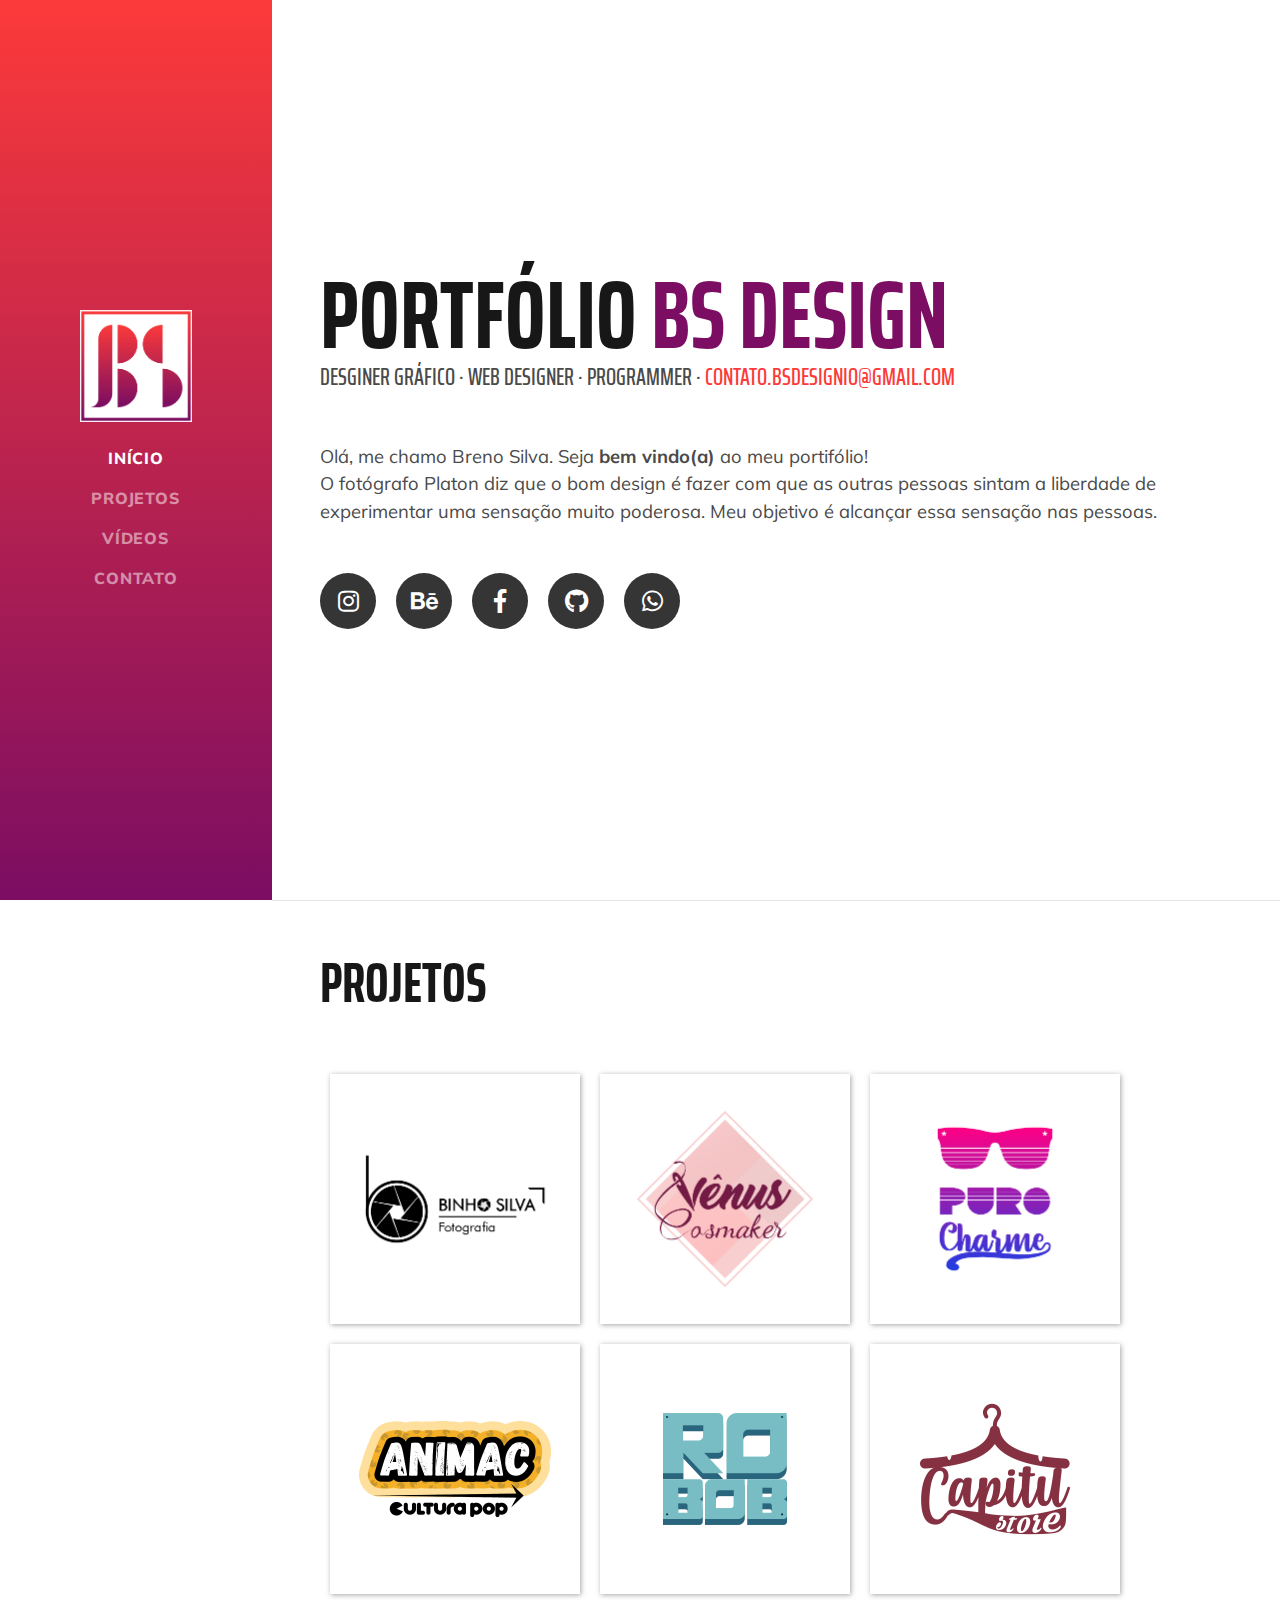
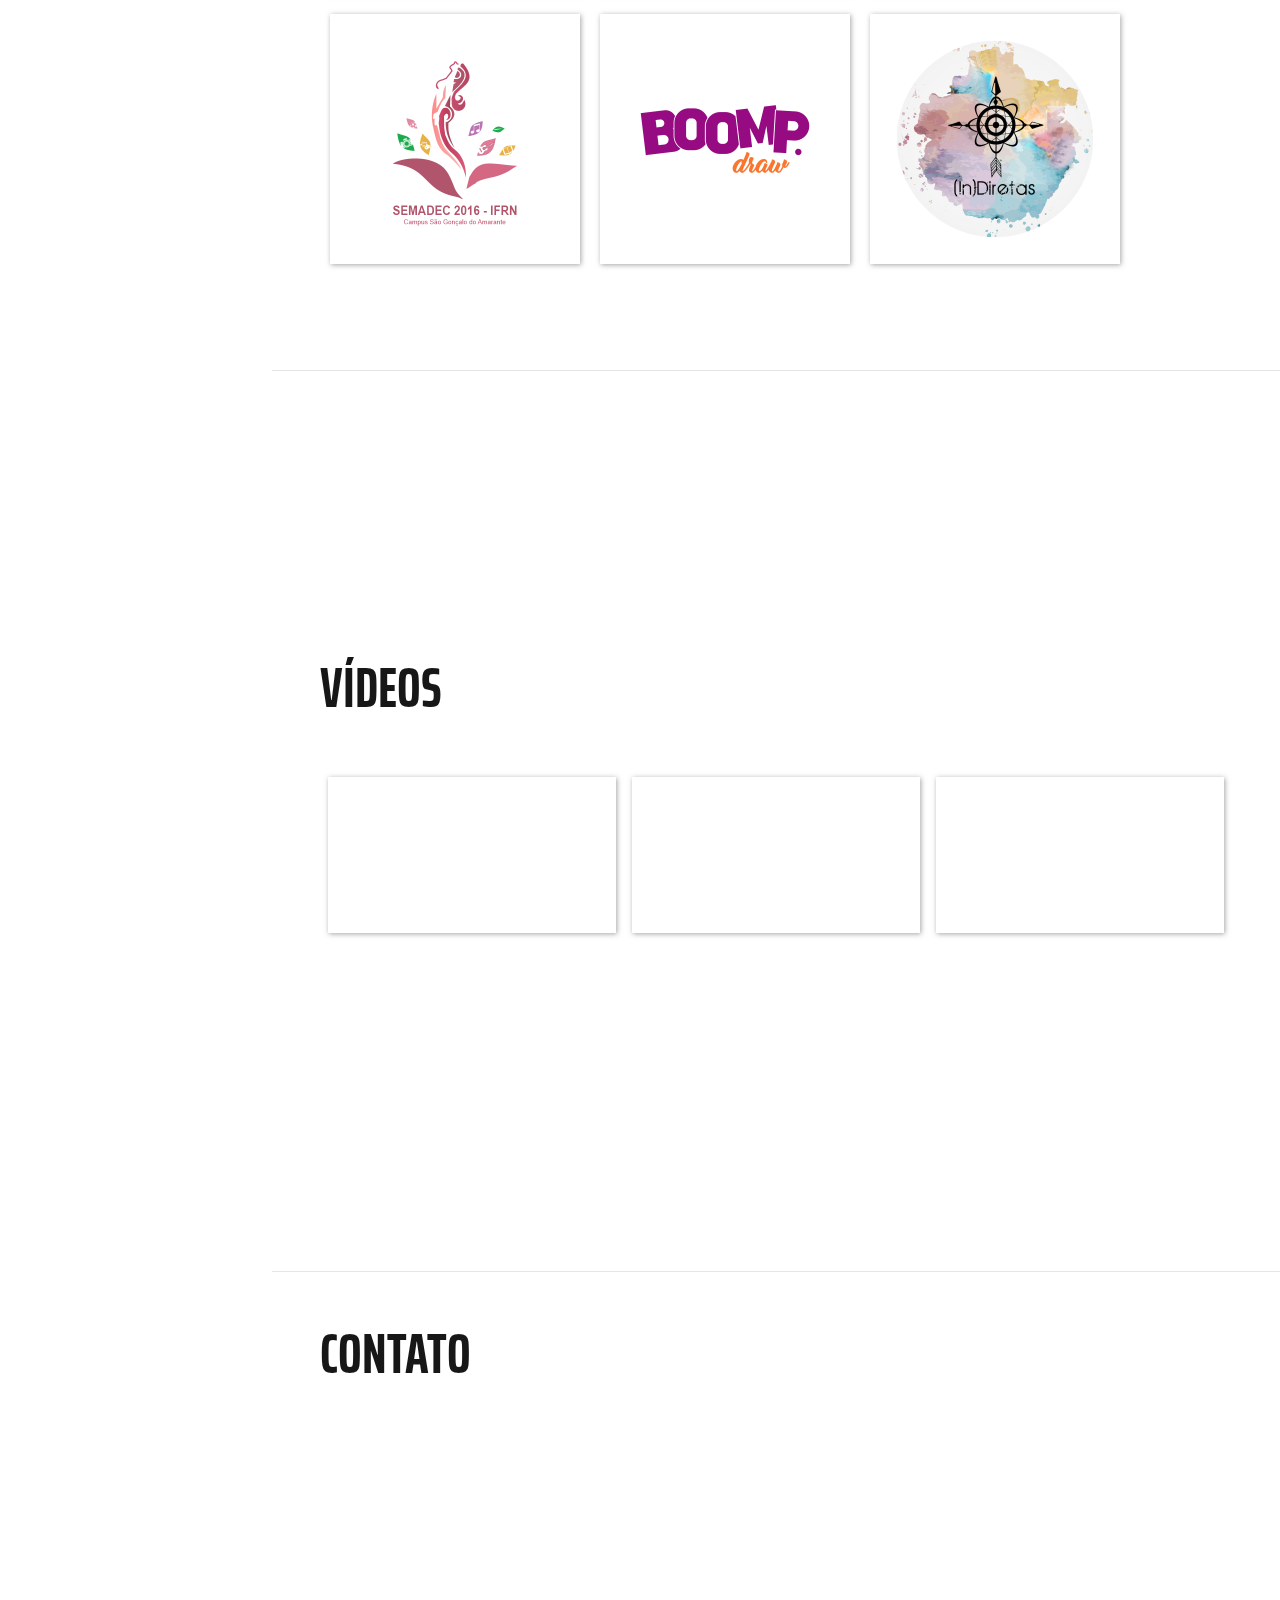
==== commit 69ff656b: "Update index.html" ====
--- a/index.html
+++ b/index.html
@@ -59,9 +59,11 @@
           <li class="nav-item">
             <a class="nav-link js-scroll-trigger" href="#videos">Vídeos</a>
           </li>
+          <!-- 
           <li class="nav-item">
             <a class="nav-link js-scroll-trigger" href="#websites">Websites</a>
           </li>
+          -->
           <li class="nav-item">
             <a class="nav-link js-scroll-trigger" href="#contato">Contato</a>
           </li>
@@ -178,7 +180,7 @@
       </section>
 
       <hr class="m-0">
-
+      <!-- 
       <section class="resume-section p-3 p-lg-5 d-flex flex-column" id="websites">
         <div class="my-auto">
           <h2 class="mb-5">Websites</h2>
@@ -214,9 +216,9 @@
 
         </div>
       </section>
-
+  
       <hr class="m-0">
-
+      -->
       <section class="resume-section p-3 p-lg-5 d-flex flex-column" id="contato">
         <div class="my-auto">
           <h2 class="mb-5">Contato</h2>
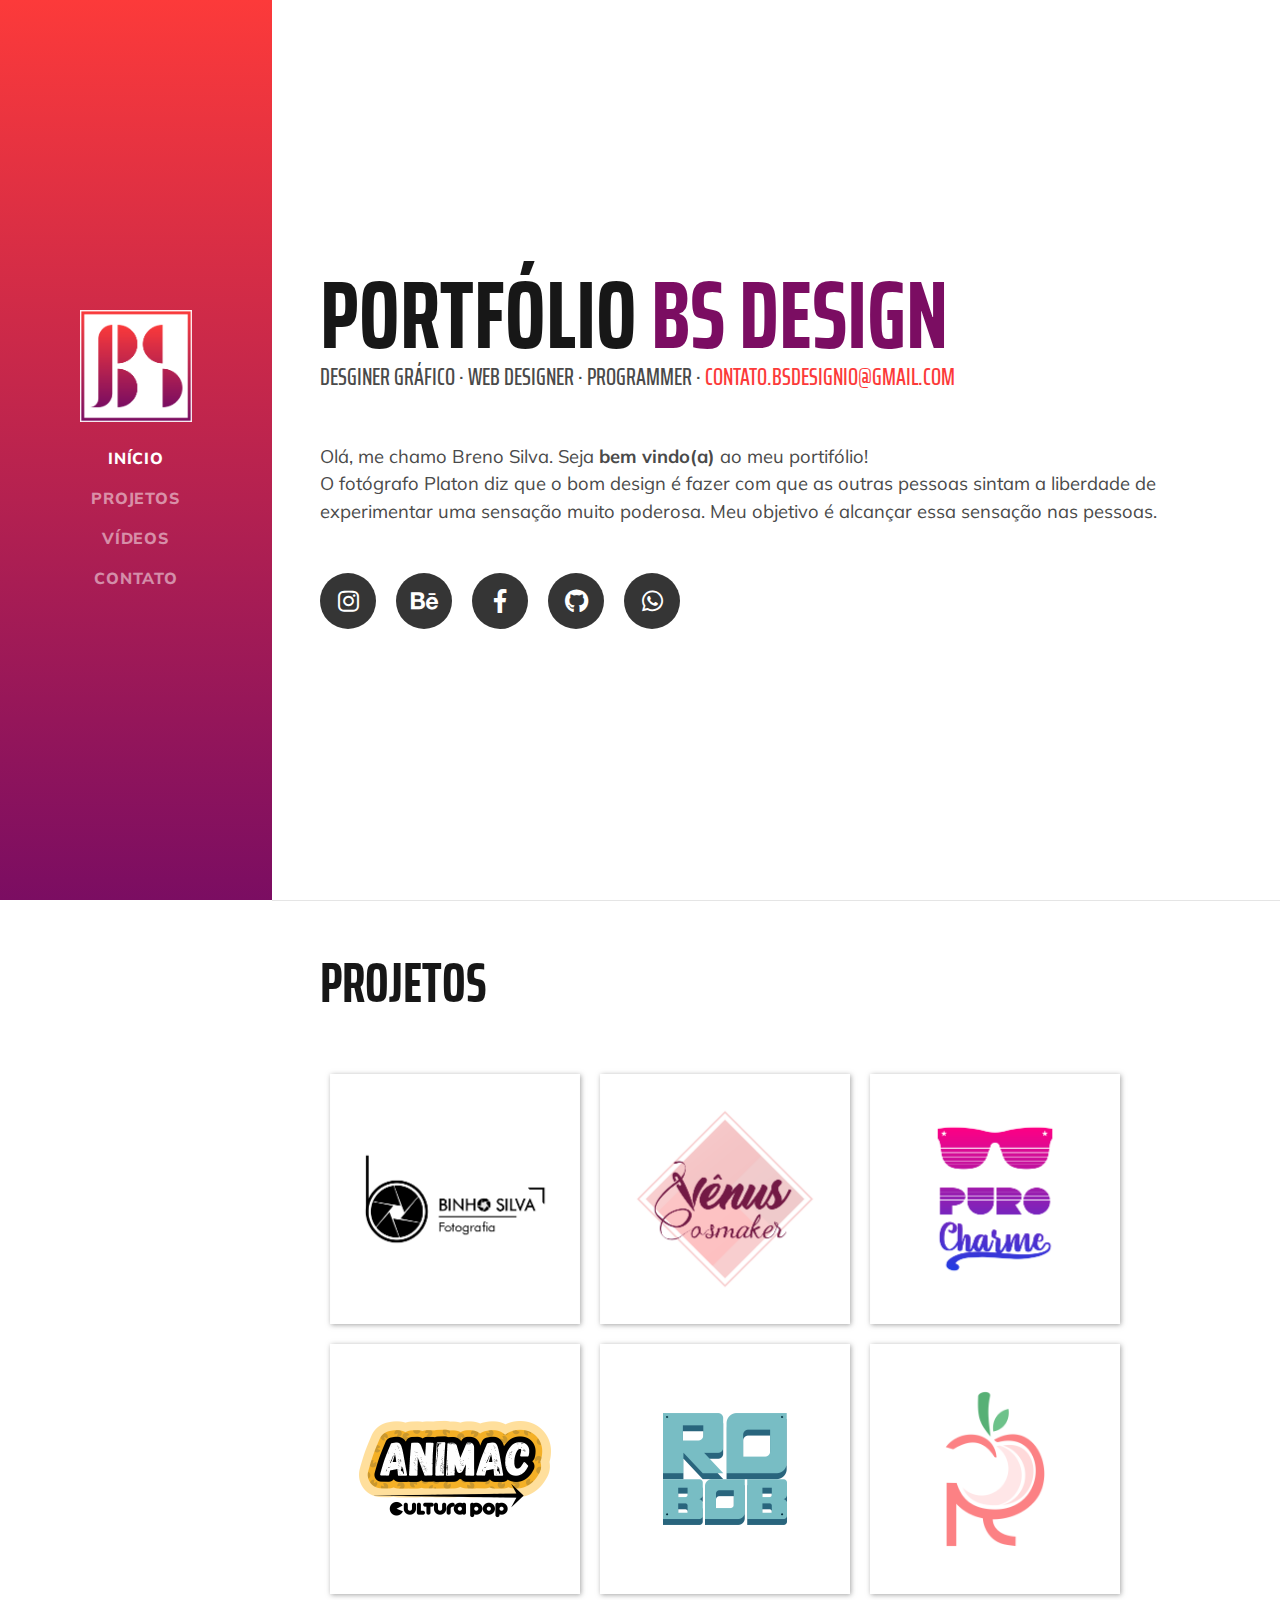
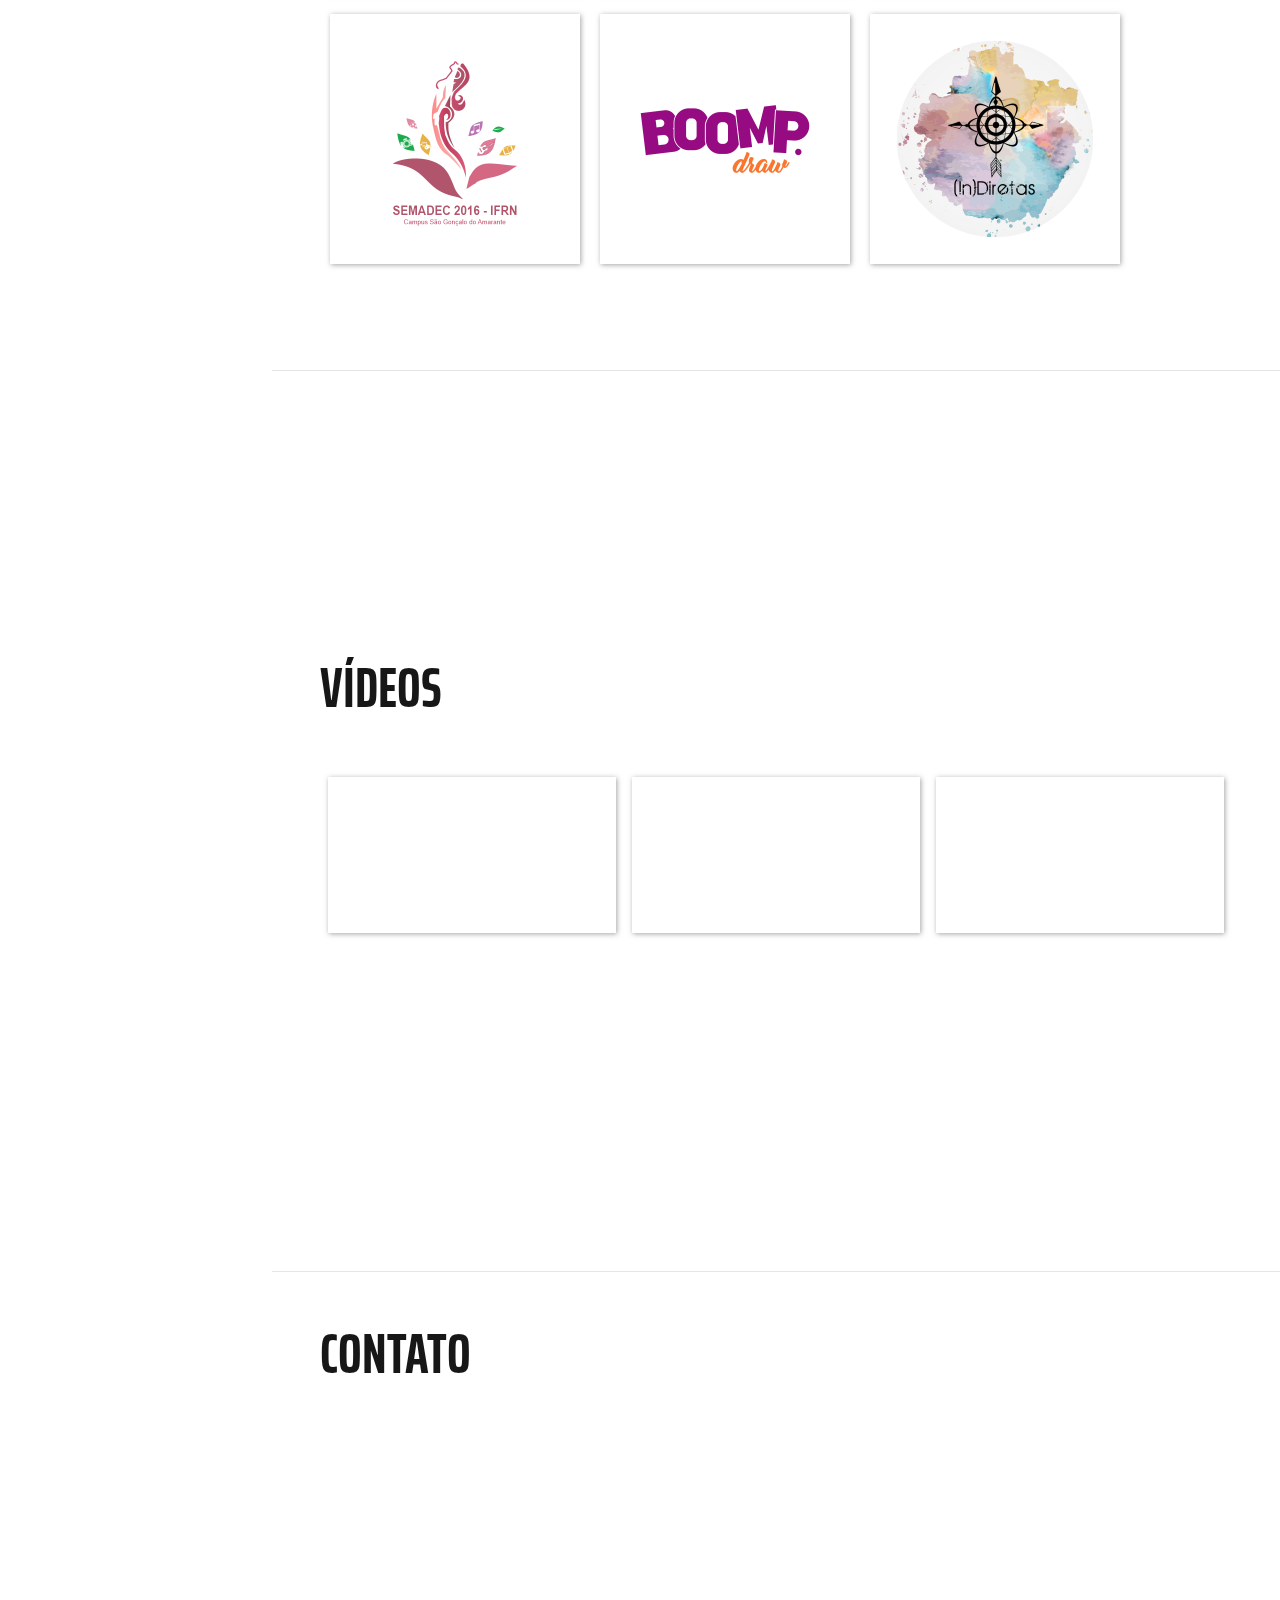
==== commit 505a926a: "trocando projetos de idv" ====
--- a/index.html
+++ b/index.html
@@ -5,6 +5,11 @@
 
     <meta charset="utf-8">
     <meta name="viewport" content="width=device-width, initial-scale=1, shrink-to-fit=no">
+    
+    <meta property="og:image" itemprop="image" content="https://github.com/breno-portfolio/breno-portfolio.github.io/blob/master/img/ogimage.png"/>
+    <meta property="og:description" content="Conheça um pouco do meu trabalho.">
+    <meta property="og:title" content="Breno Silva | Portfólio">
+    <meta property="og:site_name" content="BS Designer">
 
     <title> Breno Silva | Portfólio</title>
 
@@ -129,8 +134,13 @@
                 <div class="img-port" data-toggle="modal" data-target="#robob">
                   <img class="card-img-top" src="img/capas/p05.png" alt="Card image cap">
                 </div>
+                <!--
                 <div class="img-port" data-toggle="modal" data-target="#capitu">
                   <img class="card-img-top" src="img/capas/p06.png" alt="Card image cap">
+                </div>
+				-->
+                <div class="img-port" data-toggle="modal" data-target="#rayssa">
+                  <img class="card-img-top" src="img/capas/p10.png" alt="Card image cap">
                 </div>
 
                 <div class="img-port" data-toggle="modal" data-target="#semadec">
@@ -330,14 +340,14 @@
       </div>
 
       <!-- Capitu Store -->
-      <div class="modal fade" id="capitu" tabindex="-1" role="dialog" aria-labelledby="capitu" aria-hidden="true">
-        <div class="modal-dialog modal-lg" role="document">
-          <div class="modal-content">
-            <div class="modal-body">
-              <button type="button" class="close" data-dismiss="modal" aria-label="Close">
-                <span aria-hidden="true">&times;</span>
-              </button>
-              <img class="card-img-top" src="img/projetos/be-capitu.png" alt="Card image cap">
+      <div class="modal fade" id="rayssa" tabindex="-1" role="dialog" aria-labelledby="rayssa" aria-hidden="true">
+        <div class="modal-dialog modal-lg" role="document">
+          <div class="modal-content">
+            <div class="modal-body">
+              <button type="button" class="close" data-dismiss="modal" aria-label="Close">
+                <span aria-hidden="true">&times;</span>
+              </button>
+              <img class="card-img-top" src="img/projetos/be-rayssa.png" alt="Card image cap">
             </div>
           </div>
         </div>
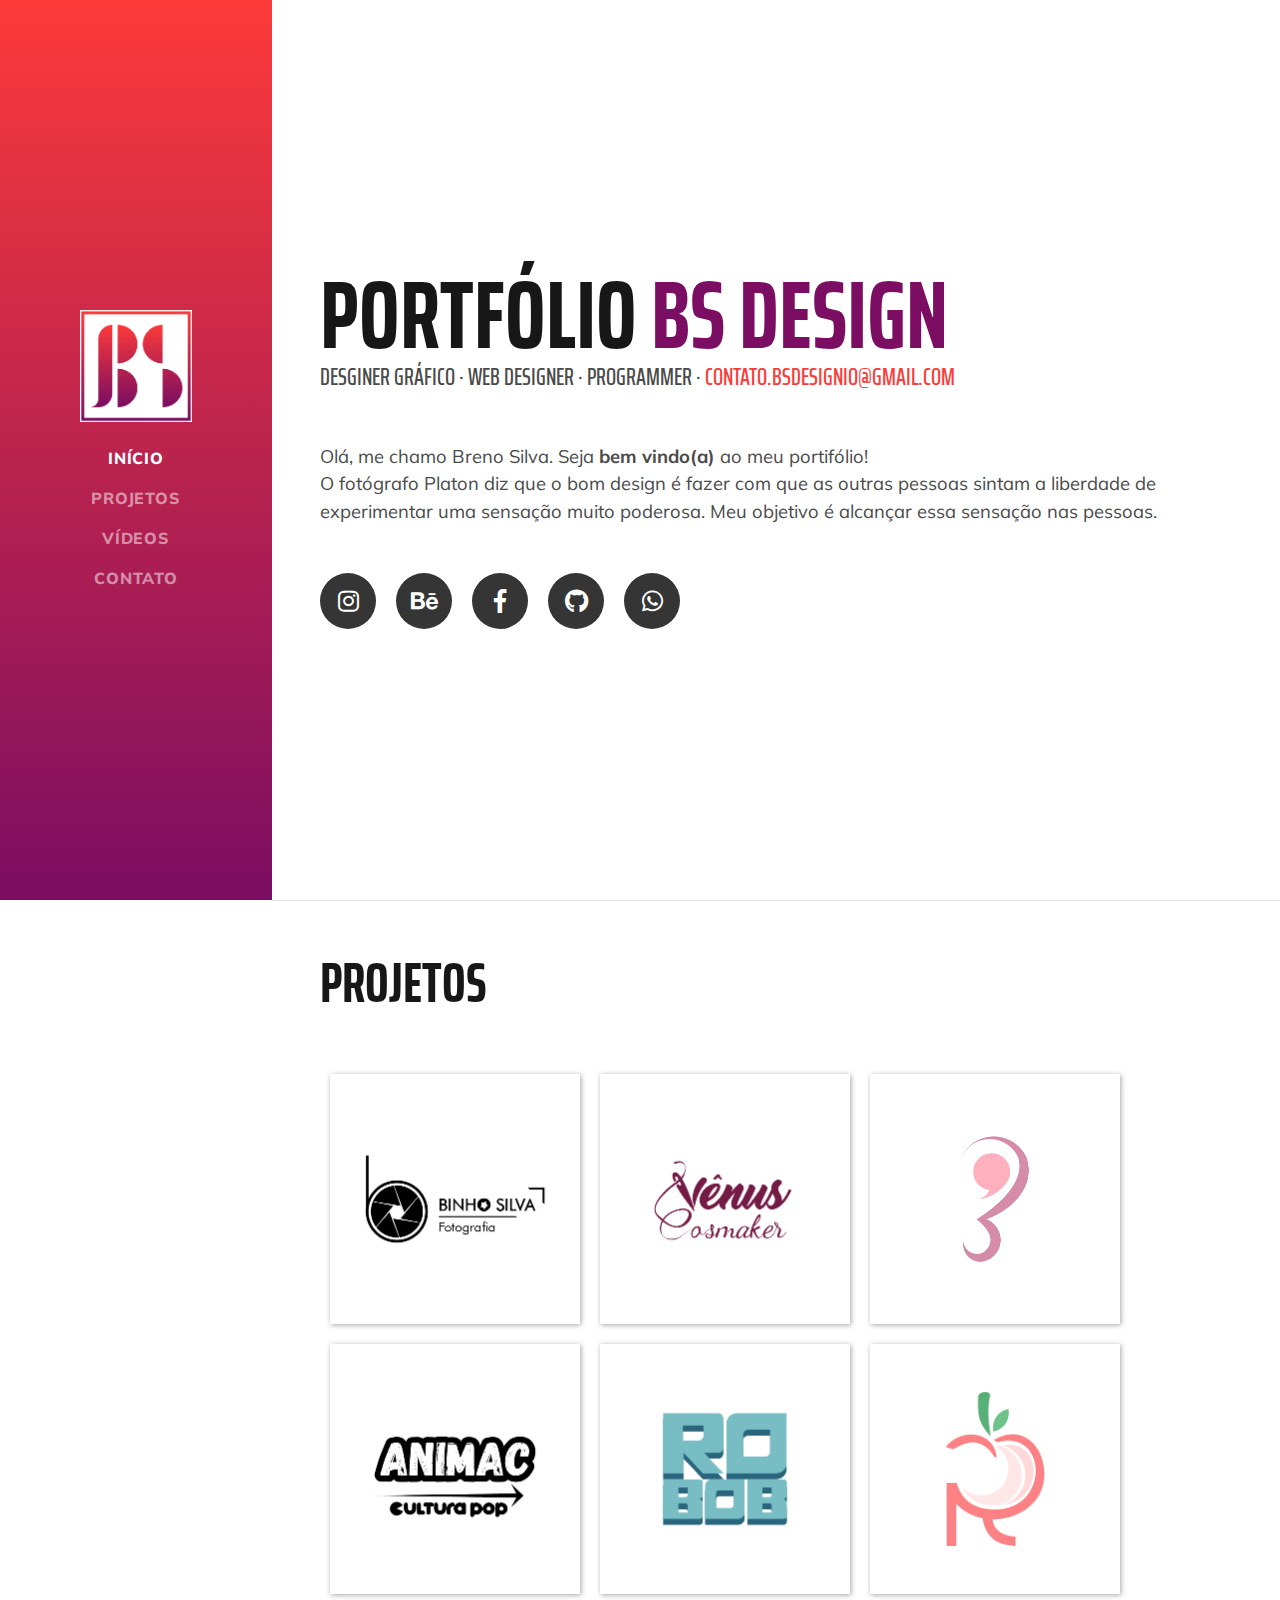
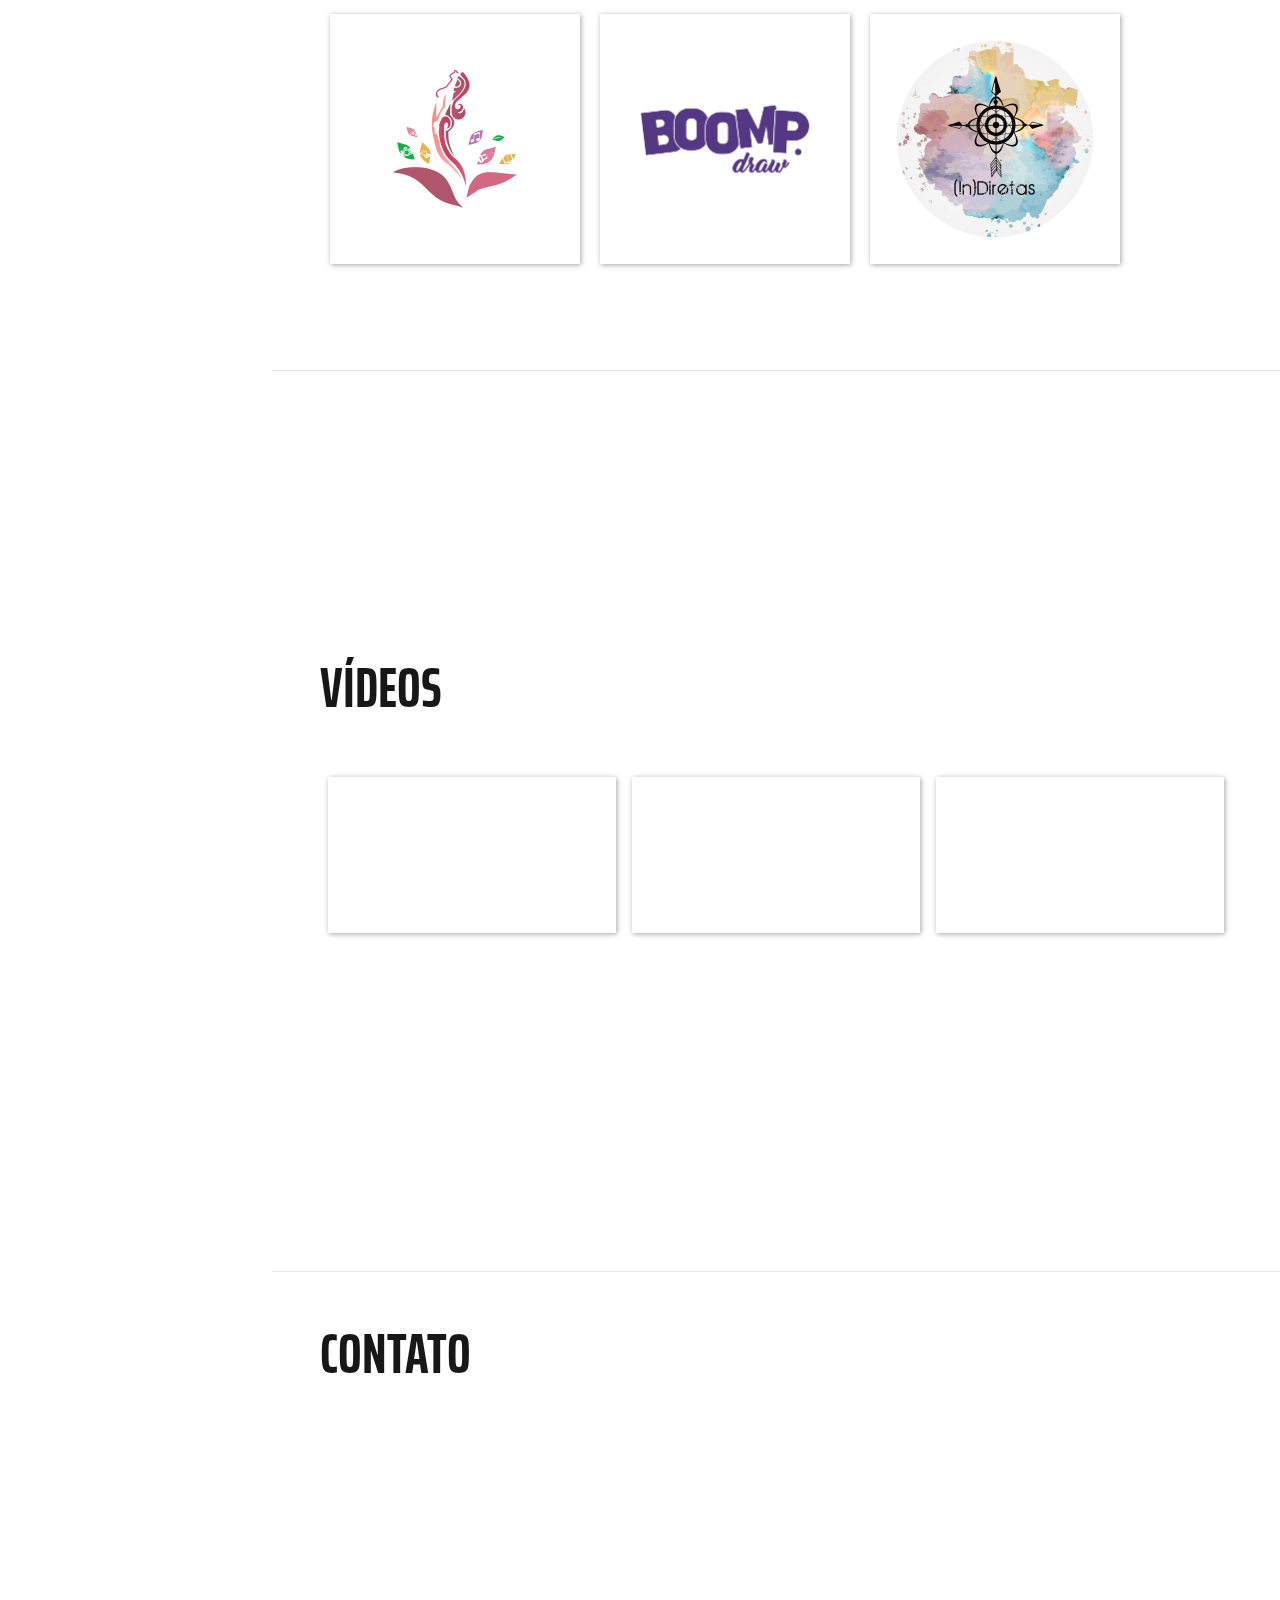
==== commit 836b48a7: "substituindo projetos de exibição" ====
--- a/index.html
+++ b/index.html
@@ -124,8 +124,8 @@
                 <div class="img-port" data-toggle="modal" data-target="#venuscosmaker">
                   <img class="card-img-top" src="img/capas/p02.png" alt="Card image cap">
                 </div>
-                <div class="img-port" data-toggle="modal" data-target="#purocharme">
-                  <img class="card-img-top" src="img/capas/p03.png" alt="Card image cap">
+                <div class="img-port" data-toggle="modal" data-target="#bruna">
+                  <img class="card-img-top" src="img/capas/p11.png" alt="Card image cap">
                 </div>
 
                 <div class="img-port" data-toggle="modal" data-target="#animac">
@@ -298,14 +298,14 @@
       </div>
 
       <!-- Puro Charme -->
-      <div class="modal fade" id="purocharme" tabindex="-1" role="dialog" aria-labelledby="purocharme" aria-hidden="true">
-        <div class="modal-dialog modal-lg" role="document">
-          <div class="modal-content">
-            <div class="modal-body">
-              <button type="button" class="close" data-dismiss="modal" aria-label="Close">
-                <span aria-hidden="true">&times;</span>
-              </button>
-              <img class="card-img-top" src="img/projetos/be-purocharme.png" alt="Card image cap">
+      <div class="modal fade" id="bruna" tabindex="-1" role="dialog" aria-labelledby="bruna" aria-hidden="true">
+        <div class="modal-dialog modal-lg" role="document">
+          <div class="modal-content">
+            <div class="modal-body">
+              <button type="button" class="close" data-dismiss="modal" aria-label="Close">
+                <span aria-hidden="true">&times;</span>
+              </button>
+              <img class="card-img-top" src="img/projetos/be-bruna.png" alt="Card image cap">
             </div>
           </div>
         </div>
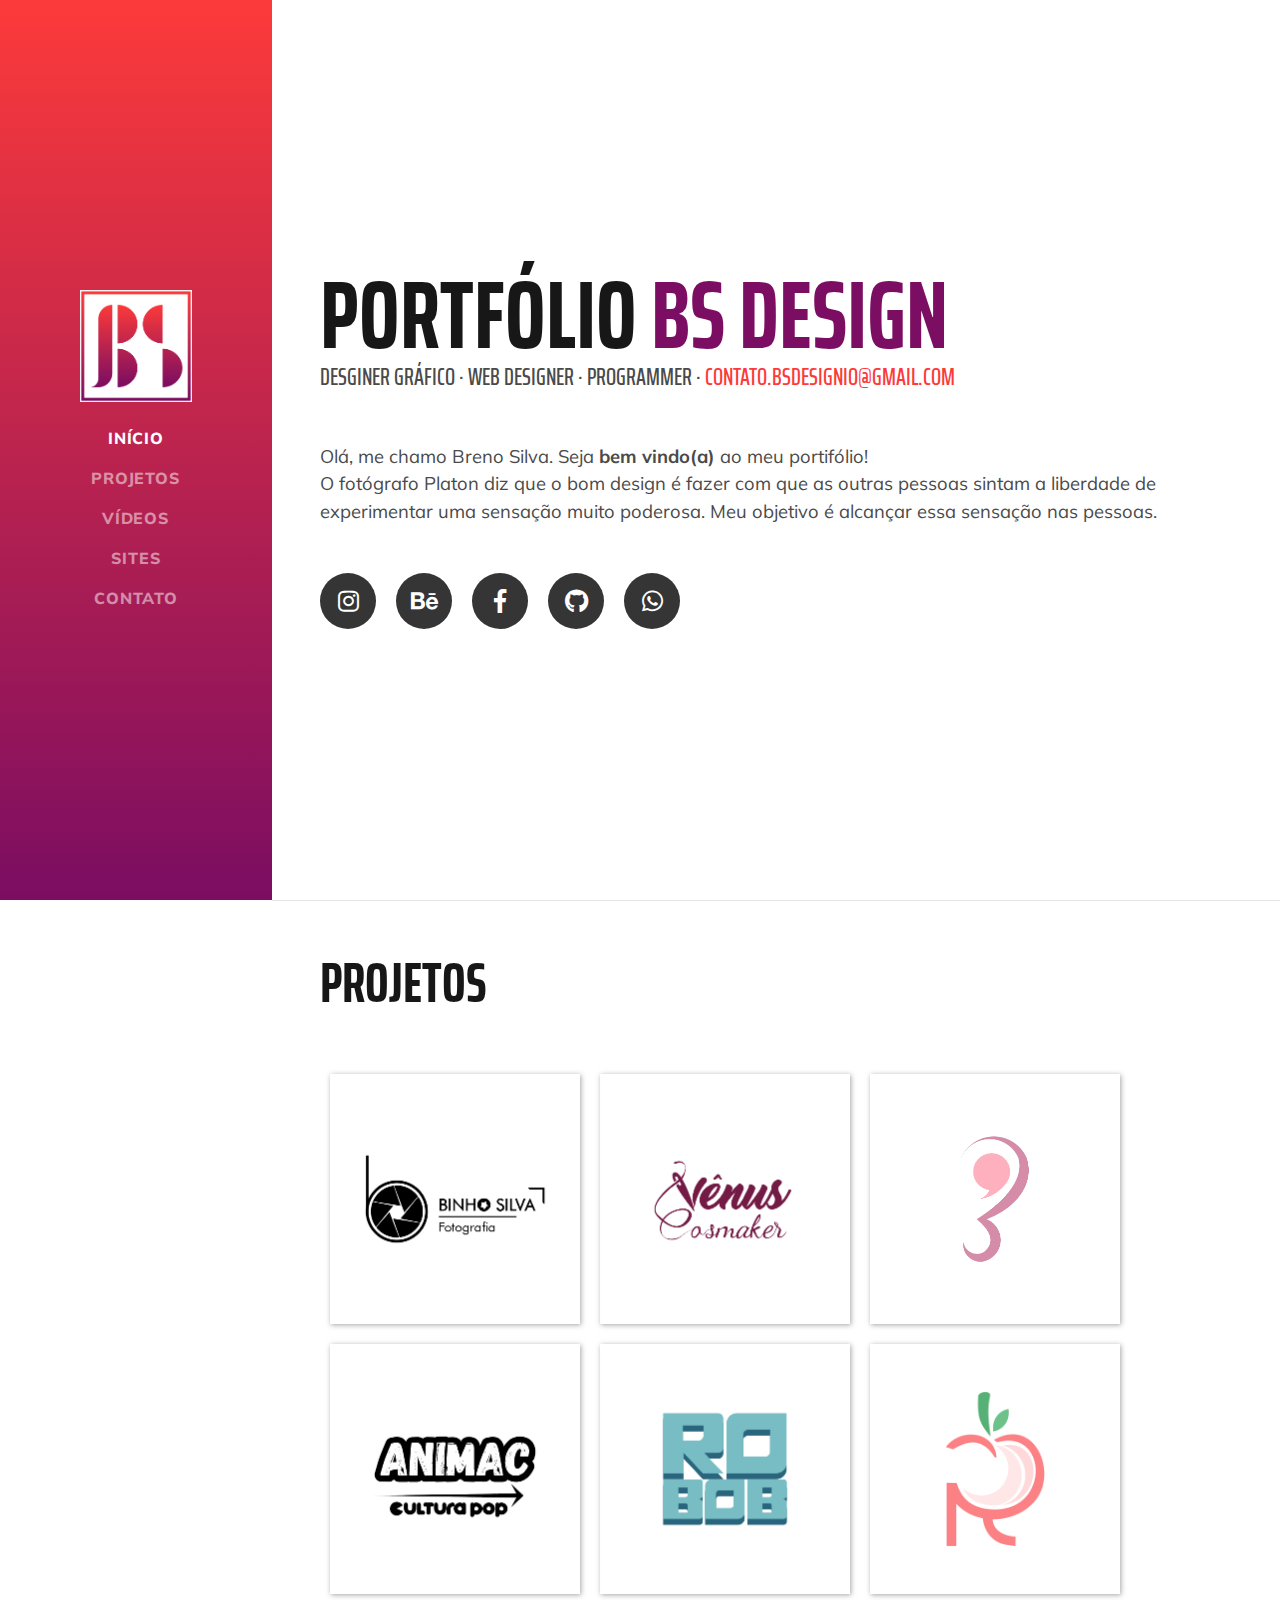
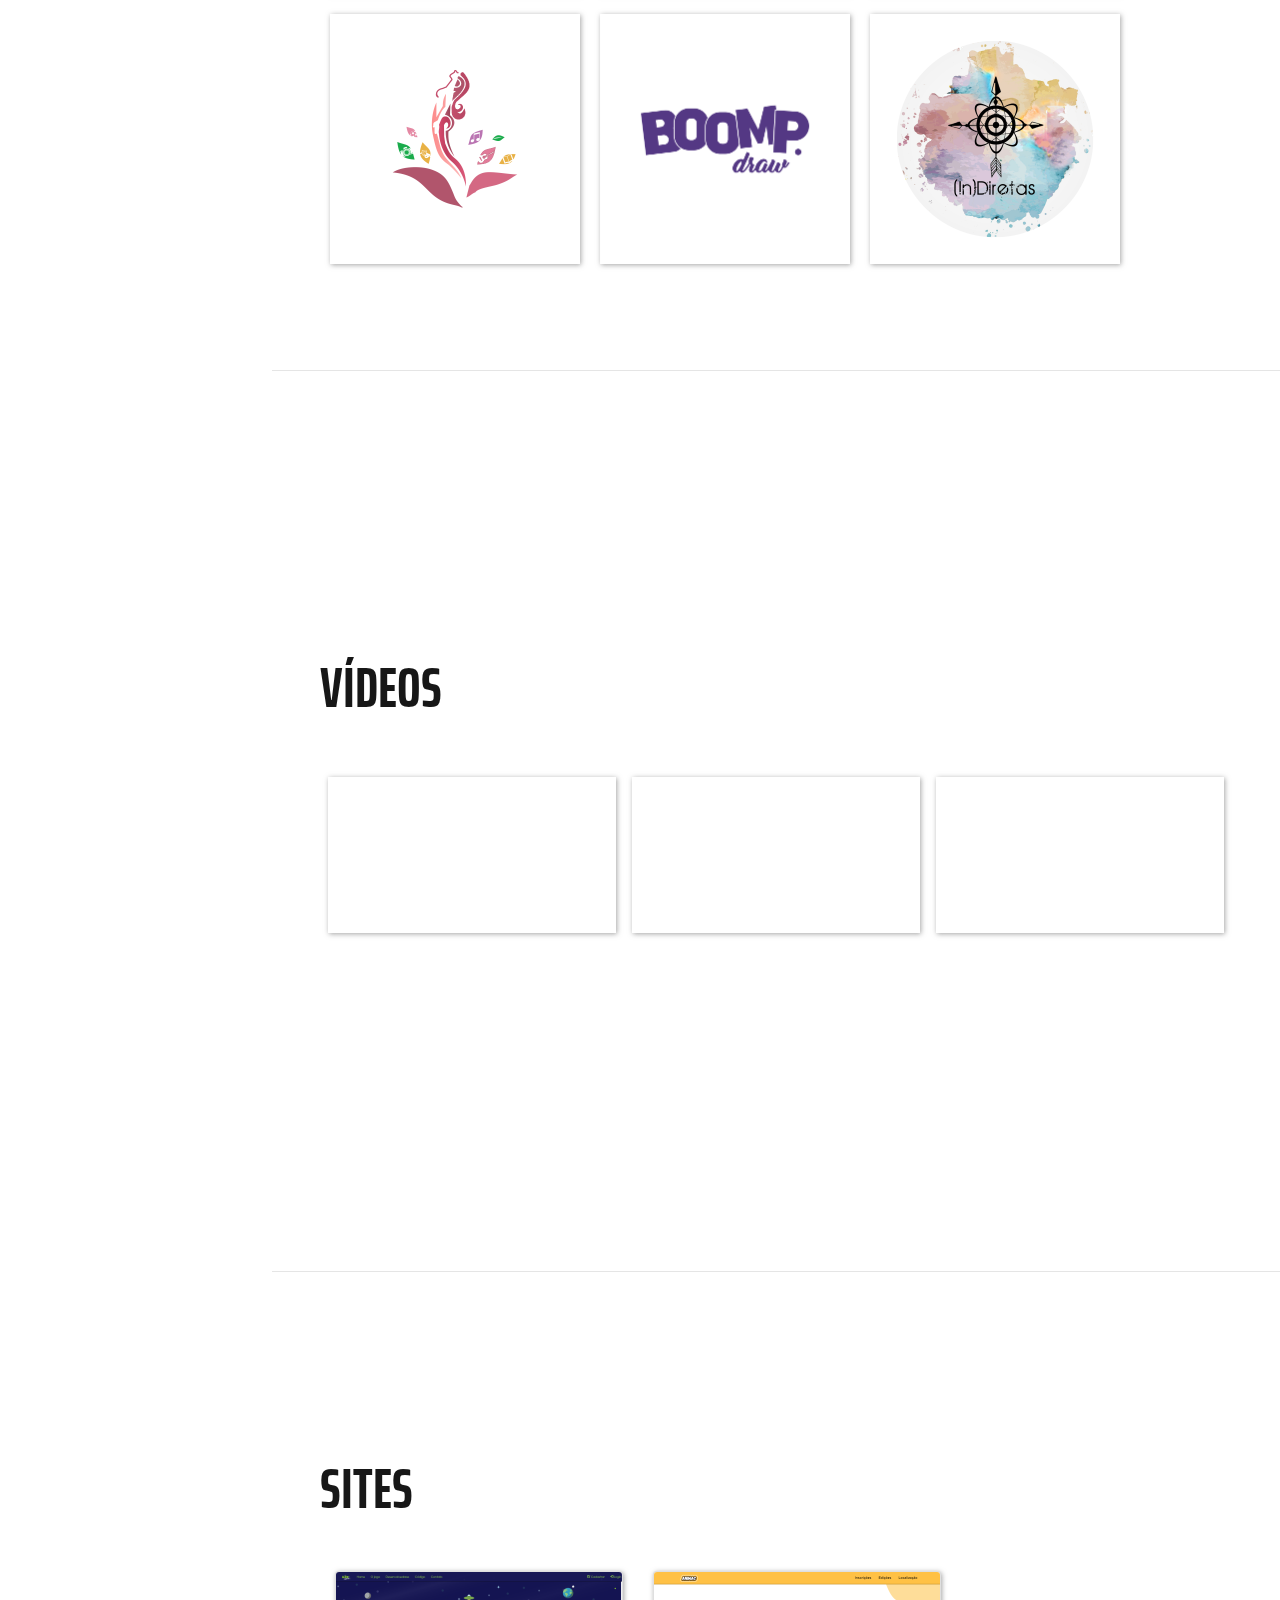
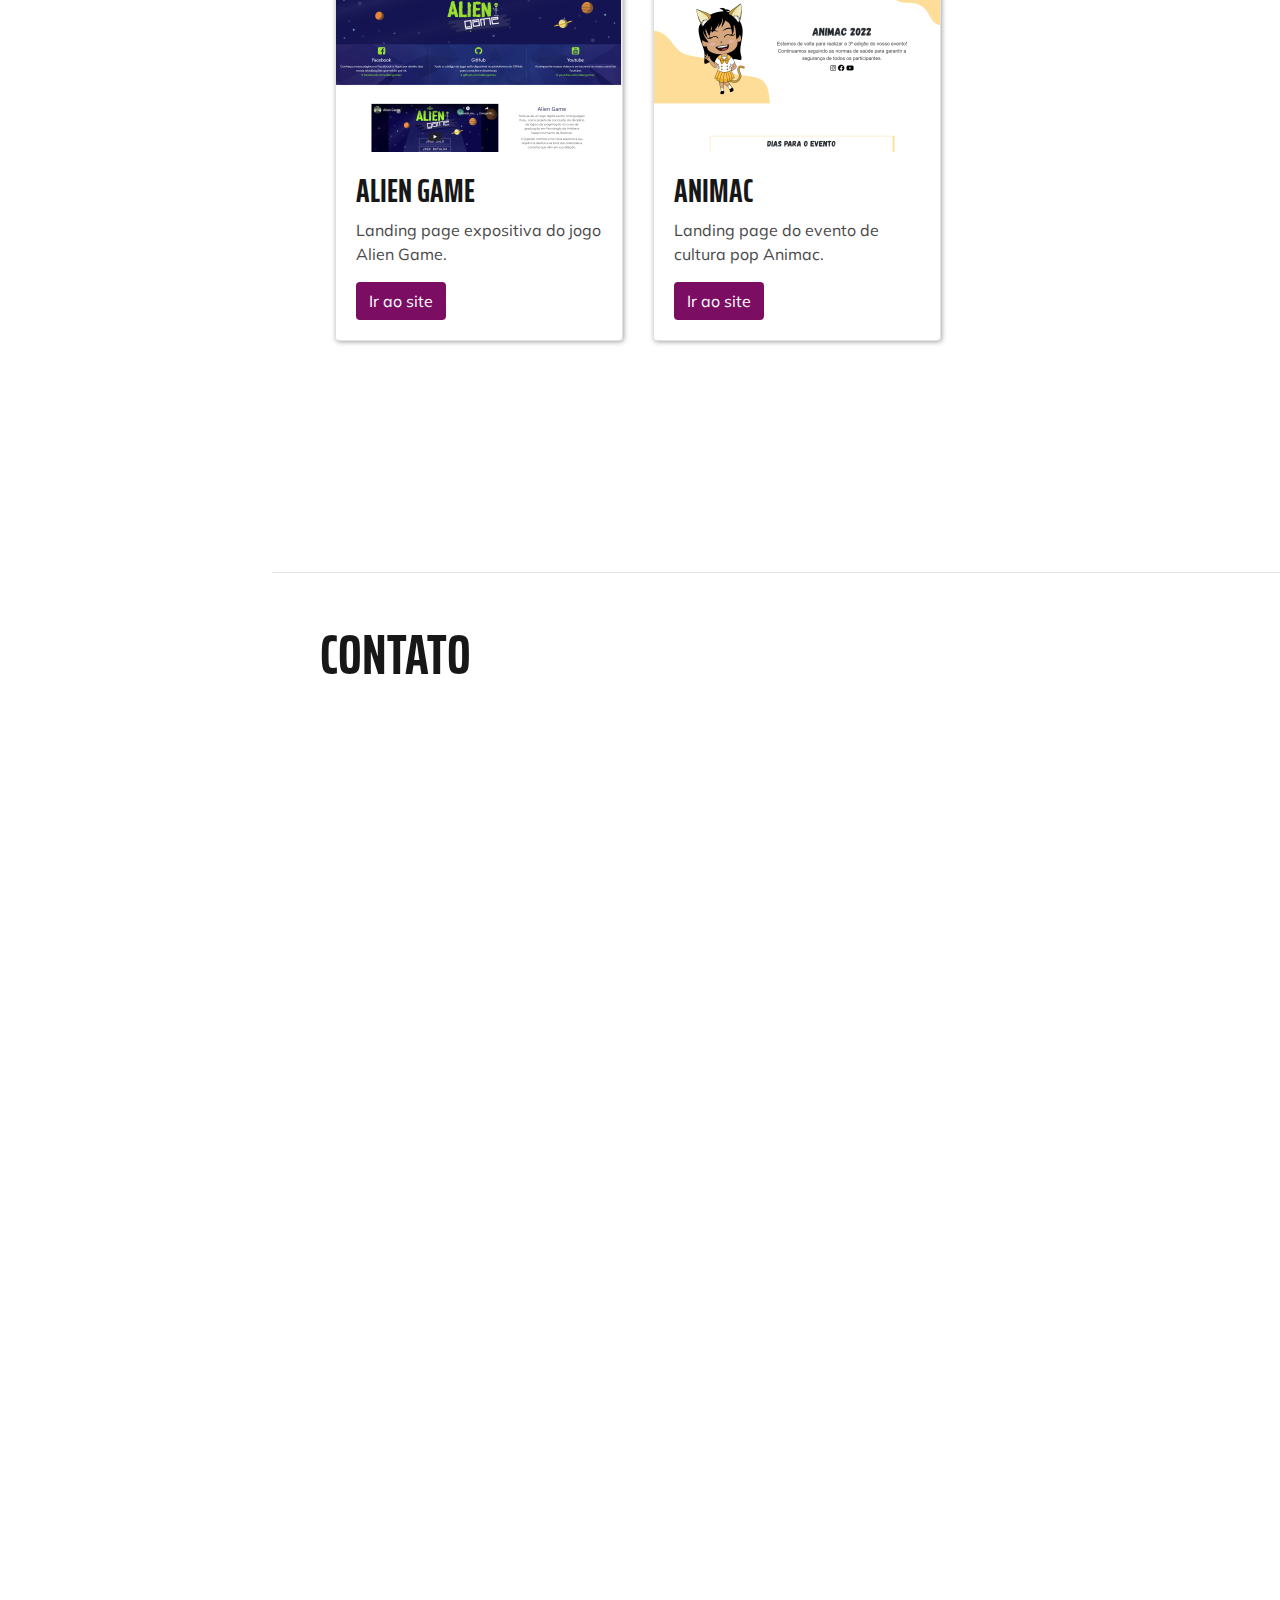
==== commit 80f120d8: "adicionando sessão de websites" ====
--- a/index.html
+++ b/index.html
@@ -64,11 +64,9 @@
           <li class="nav-item">
             <a class="nav-link js-scroll-trigger" href="#videos">Vídeos</a>
           </li>
-          <!-- 
           <li class="nav-item">
-            <a class="nav-link js-scroll-trigger" href="#websites">Websites</a>
+            <a class="nav-link js-scroll-trigger" href="#websites">Sites</a>
           </li>
-          -->
           <li class="nav-item">
             <a class="nav-link js-scroll-trigger" href="#contato">Contato</a>
           </li>
@@ -190,37 +188,45 @@
       </section>
 
       <hr class="m-0">
-      <!-- 
+
       <section class="resume-section p-3 p-lg-5 d-flex flex-column" id="websites">
         <div class="my-auto">
-          <h2 class="mb-5">Websites</h2>
+          <h2 class="mb-5">Sites</h2>
 
           <div class="resume-item d-flex flex-column flex-md-row mb-5">
             <div class="resume-content mr-auto">
-              <ul>
-                <li>
-                  <a href="https://breno-silva1.github.io/Sites/Med-System/" target="_blank">
-                    Med System
-                  </a>
-                </li>
-                <li>
-                  <a  href="https://breno-silva1.github.io/Sites/Literarte/" target="_blank">
-                    Literate
-                  </a>
-                </li>
-                <li>
-                  <a href="https://breno-silva1.github.io/Sites/Alien-Game/" target="_blank">
-                    Alien Game
-                  </a>               
-                </li>
-                <li>
-                  <a href="https://visualthinkerapp.firebaseapp.com/" target="_blank">
-                    Visual Thinker
-                  </a>               
-                </li>
-
-              </ul>
-              
+            	<div class="container">
+                	<div class="row">
+		            	<div class="col-md-6">
+			            	<div class="card box-shadow" style="width: 18rem;">
+			            		<a href="https://breno-silva1.github.io/Sites/Alien-Game/" target="_blank">
+							  		<img class="card-img-top" src="img/sites/01.png" alt="Card image cap">
+							  	</a>   
+							  	<div class="card-body">
+							  		<h3>Alien Game</h3>
+								    <p class="card-text">Landing page expositiva do jogo Alien Game.</p>
+								    <a href="https://breno-silva1.github.io/Sites/Alien-Game/" class="btn bg-roxo branco" target="_blank">Ir ao site</a>
+							  </div>
+							</div>
+						</div>
+
+						<br>
+
+						<div class="col-md-6">
+							<div class="card box-shadow" style="width: 18rem;">
+			            		<a href="http://animac.rf.gd/home.htm" target="_blank">
+							  		<img class="card-img-top" src="img/sites/02.png" alt="Card image cap">
+							  	</a>   
+							  	<div class="card-body">
+							  		<h3>Animac</h3>
+								    <p class="card-text">Landing page do evento de cultura pop Animac.</p>
+								    <a href="http://animac.rf.gd/home.html" class="btn bg-roxo branco" target="_blank">Ir ao site</a>
+							  </div>
+							</div>           
+		                </div>
+
+					</div>
+          		</div>
             </div>
           </div>
 
@@ -228,7 +234,7 @@
       </section>
   
       <hr class="m-0">
-      -->
+
       <section class="resume-section p-3 p-lg-5 d-flex flex-column" id="contato">
         <div class="my-auto">
           <h2 class="mb-5">Contato</h2>
--- a/css/style.css
+++ b/css/style.css
@@ -8,6 +8,18 @@
 
 body {
 	background: #fff !important;
+}
+
+.bg-rosa {
+  background-color: var(--rosa) !important;
+}
+
+.bg-roxo {
+  background-color: var(--roxo) !important;
+}
+
+.branco {
+  color: white !important;
 }
 
 .bg-primary {
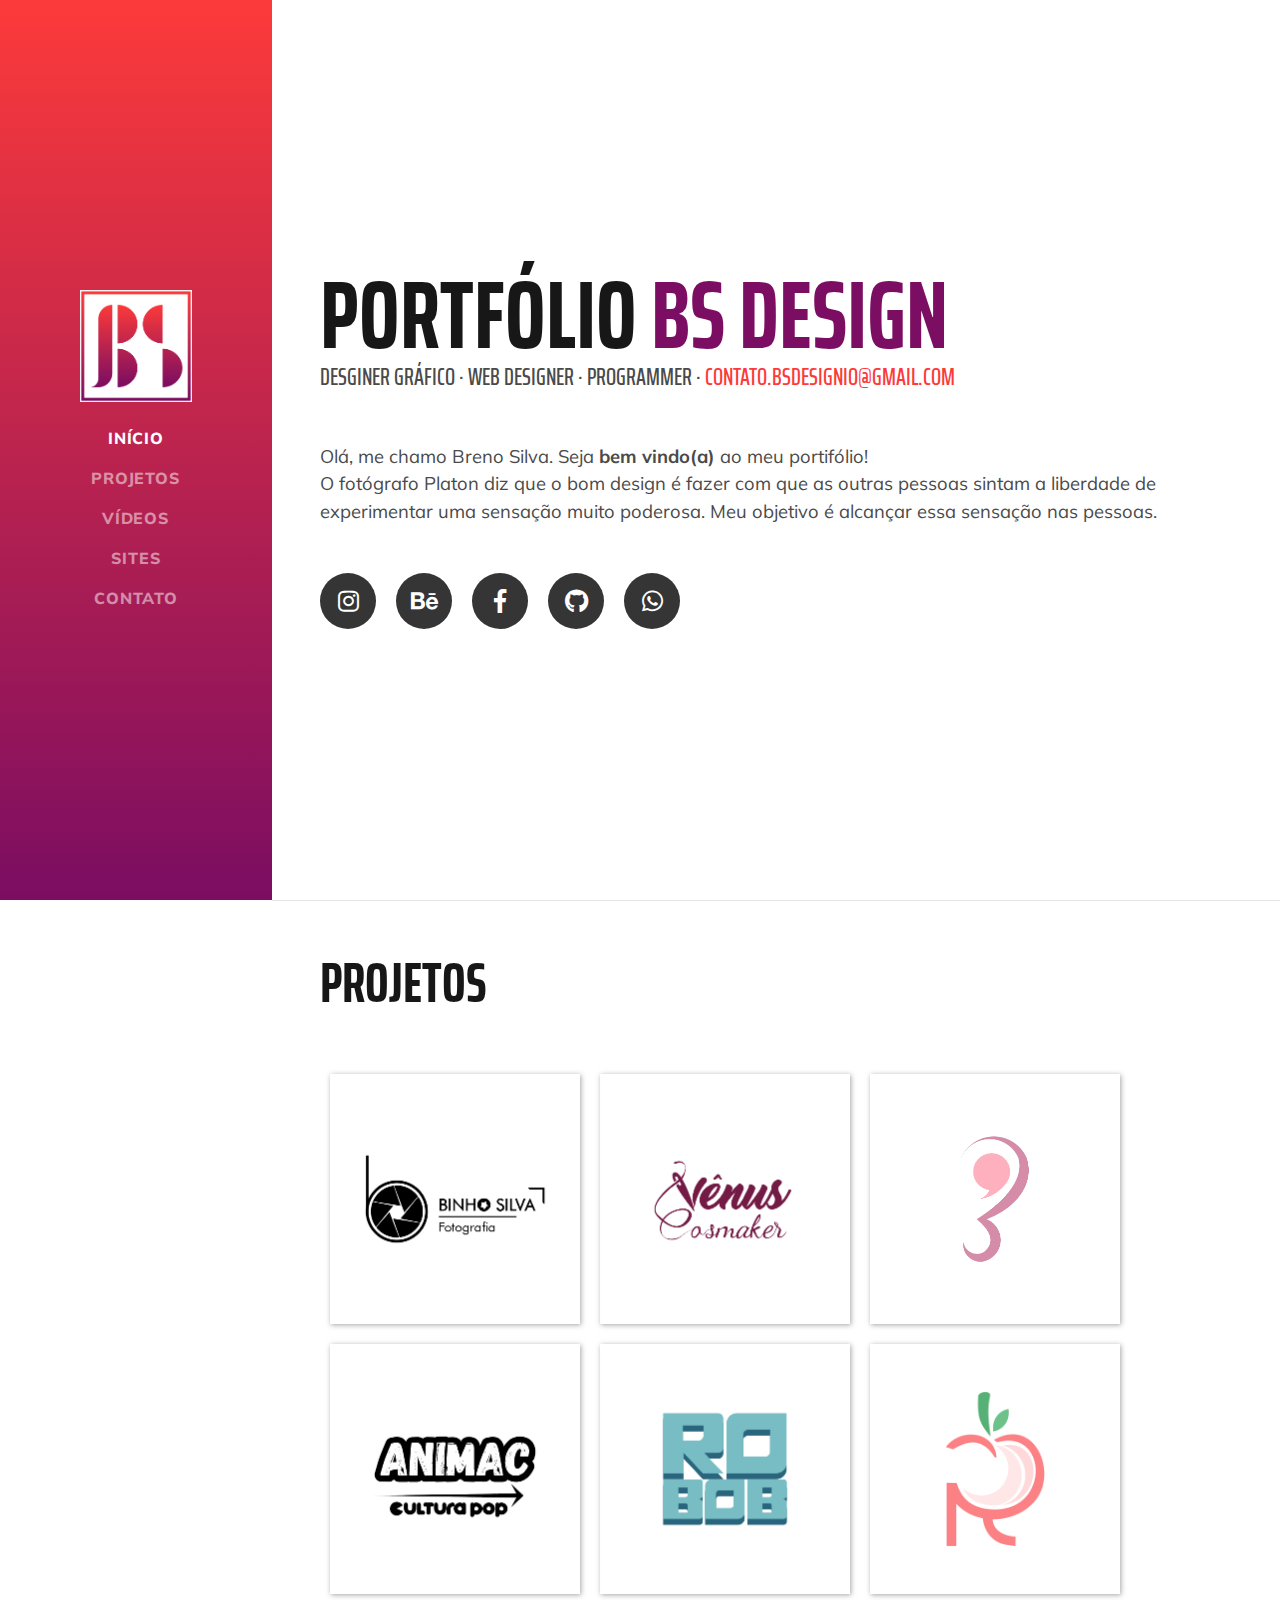
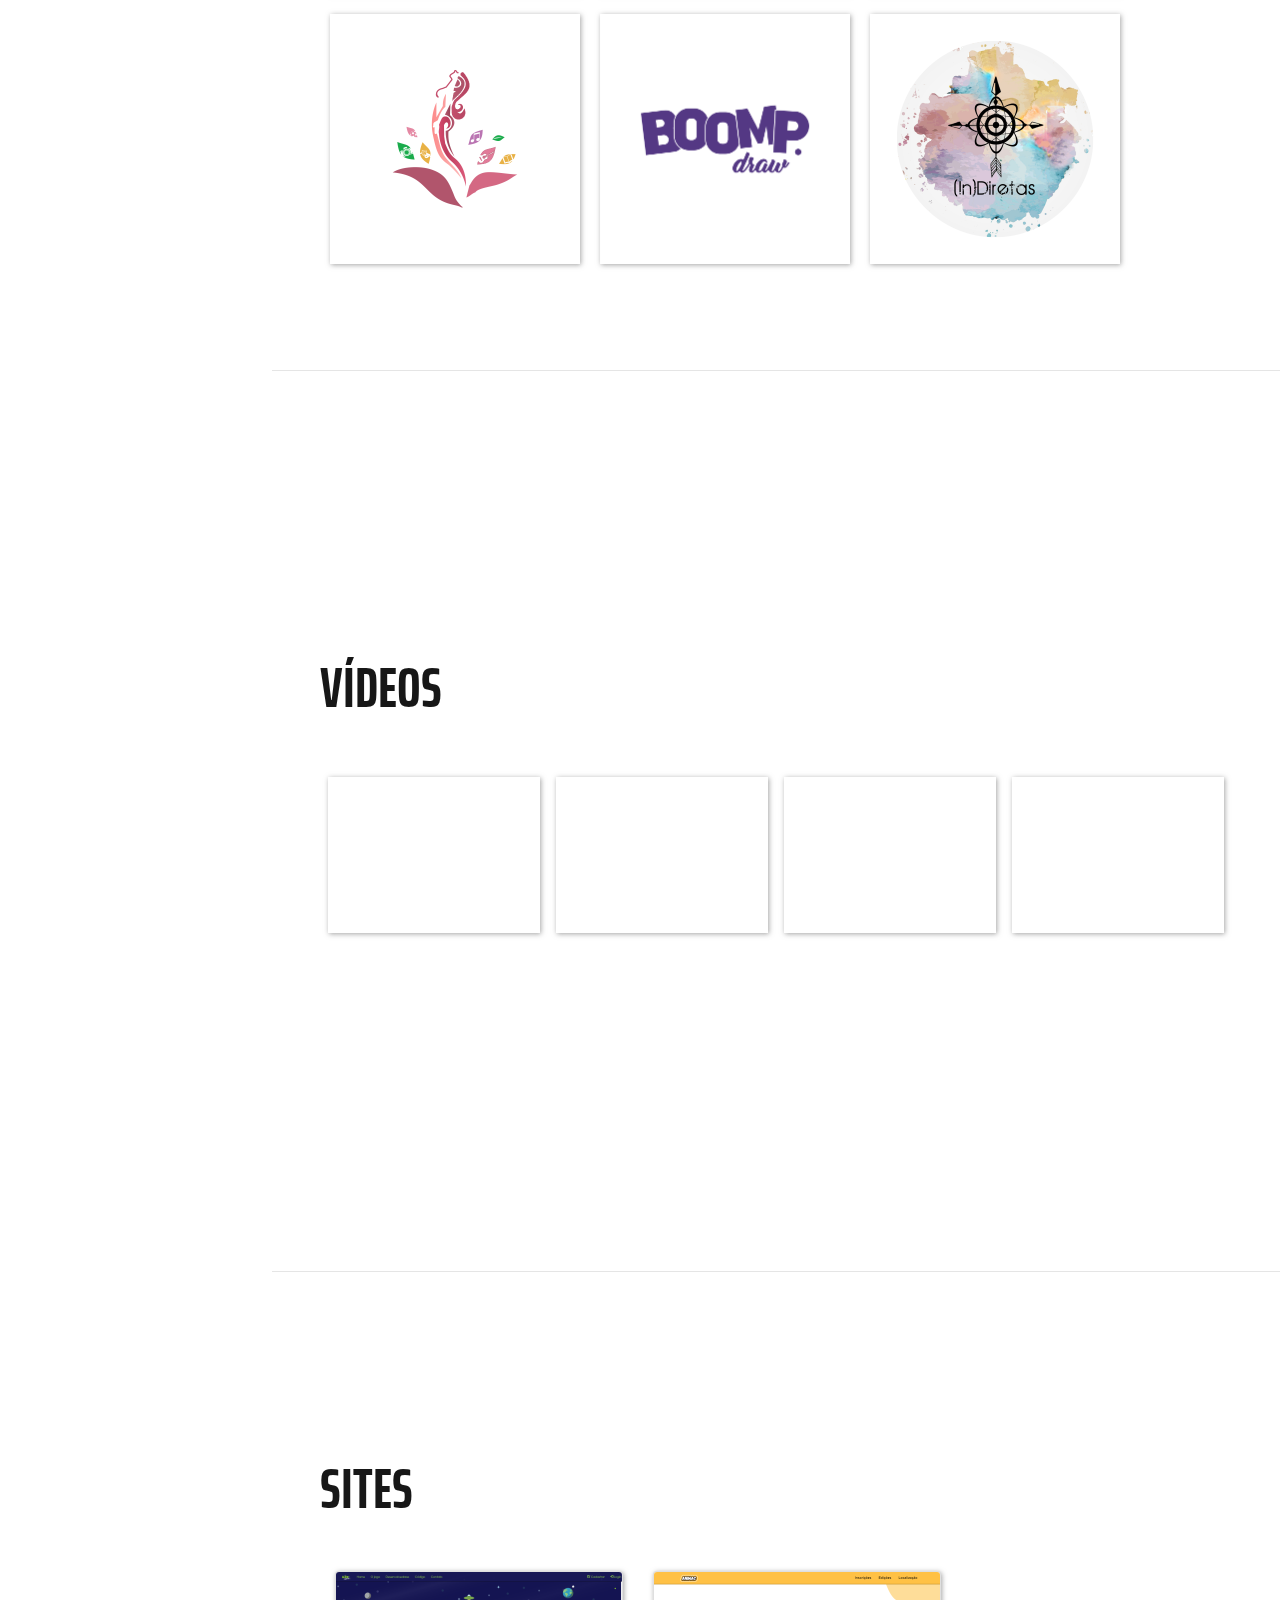
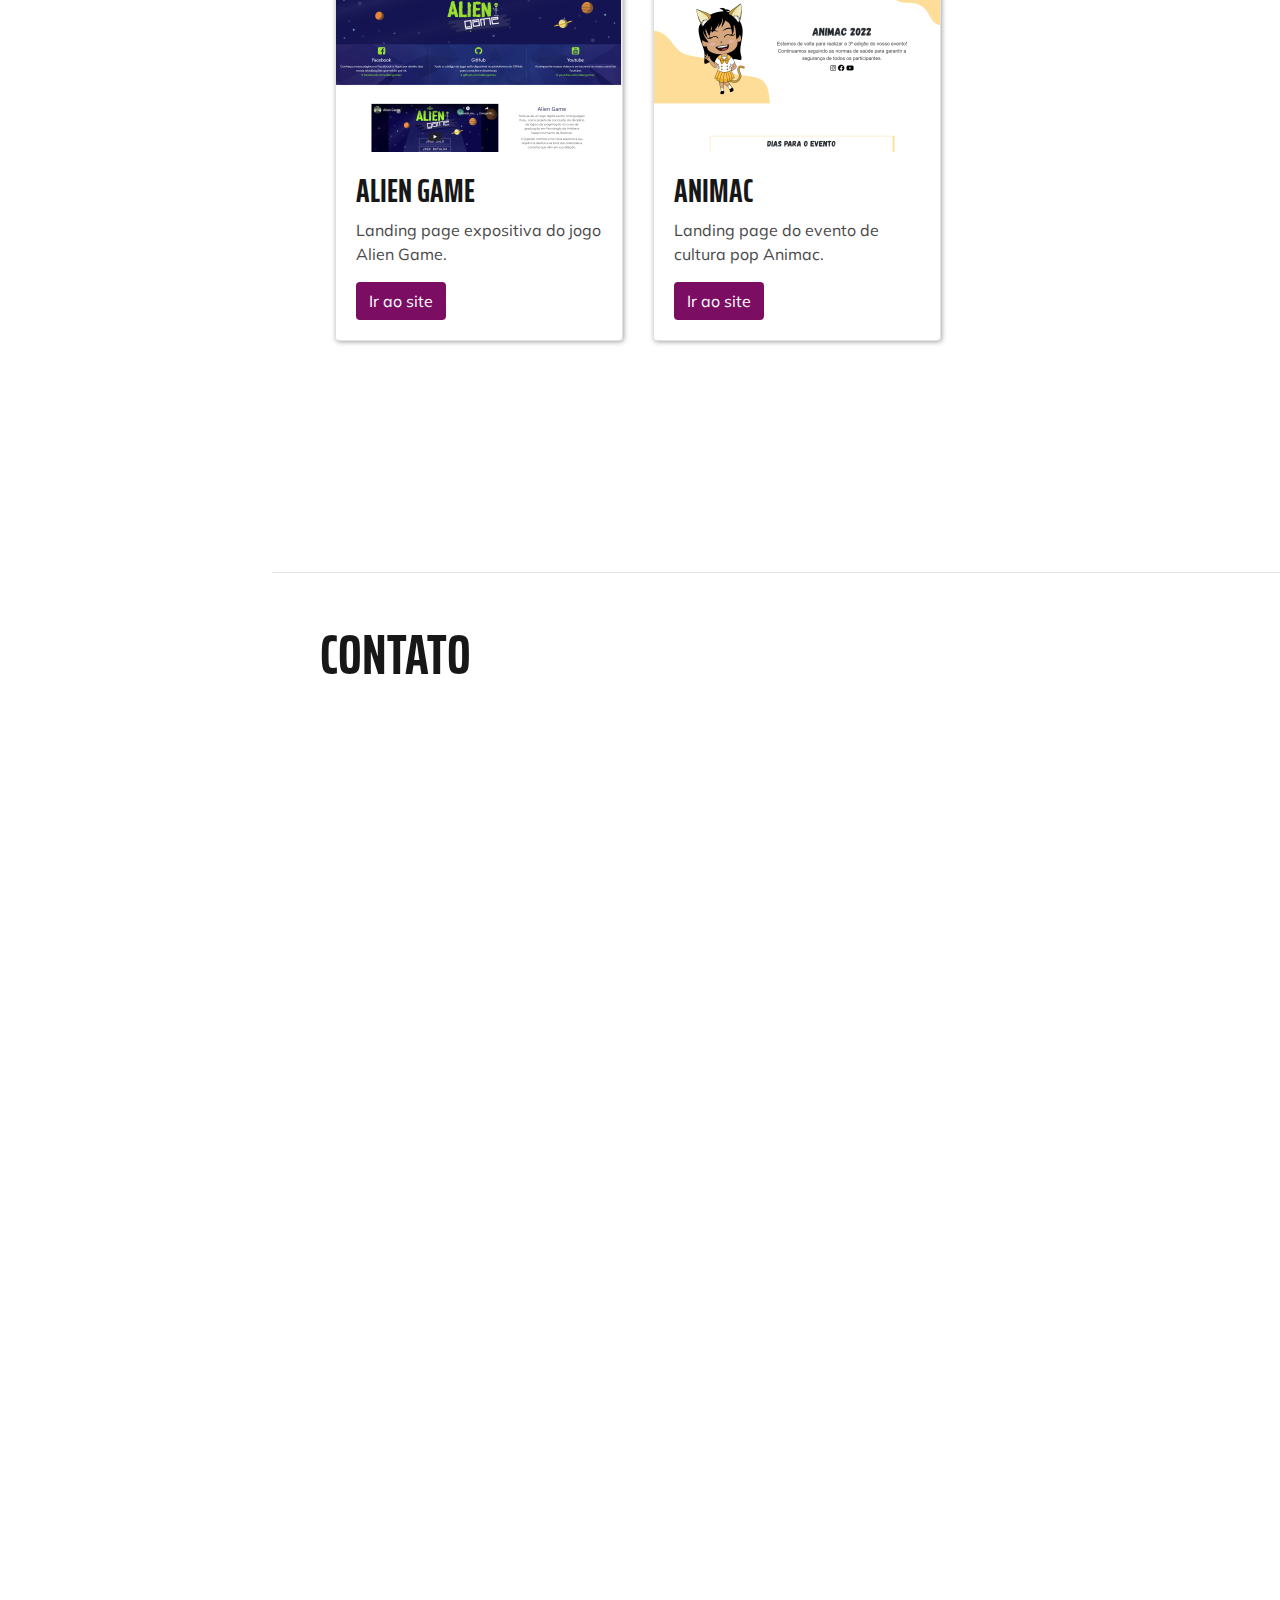
==== commit 6f3df704: "adicionando mais um vídeo" ====
--- a/index.html
+++ b/index.html
@@ -170,15 +170,18 @@
 
               <div class="container">
                 <div class="row">
-                  <div class="col-sm box-shadow m-2">
+                  <div class="col-md box-shadow m-2">
                     <iframe width="100%" height="100%" src="https://www.youtube.com/embed/15azsbGU4Ow?controls=0" title="YouTube video player" frameborder="0" allow="accelerometer; autoplay; clipboard-write; encrypted-media; gyroscope; picture-in-picture" allowfullscreen></iframe>
                   </div>
-                  <div class="col-sm box-shadow m-2">
+                  <div class="col-md box-shadow m-2">
                     <iframe width="100%" height="100%" src="https://www.youtube.com/embed/gBArFFTiQ5Q?controls=0" title="YouTube video player" frameborder="0" allow="accelerometer; autoplay; clipboard-write; encrypted-media; gyroscope; picture-in-picture" allowfullscreen></iframe>
                   </div>
-                  <div class="col-sm box-shadow m-2">
+                  <div class="col-md box-shadow m-2">
                     <iframe width="100%" height="100%" src="https://www.youtube.com/embed/18lqE9XMYf8?controls=0" title="YouTube video player" frameborder="0" allow="accelerometer; autoplay; clipboard-write; encrypted-media; gyroscope; picture-in-picture" allowfullscreen></iframe>
                   </div>
+                  <div class="col-md box-shadow m-2">
+                    <iframe width="100%" height="100%" src="https://www.youtube.com/embed/lL_e86rv92I" title="YouTube video player" frameborder="0" allow="accelerometer; autoplay; clipboard-write; encrypted-media; gyroscope; picture-in-picture" allowfullscreen></iframe>
+                  </div> 
                 </div>
               </div>
               
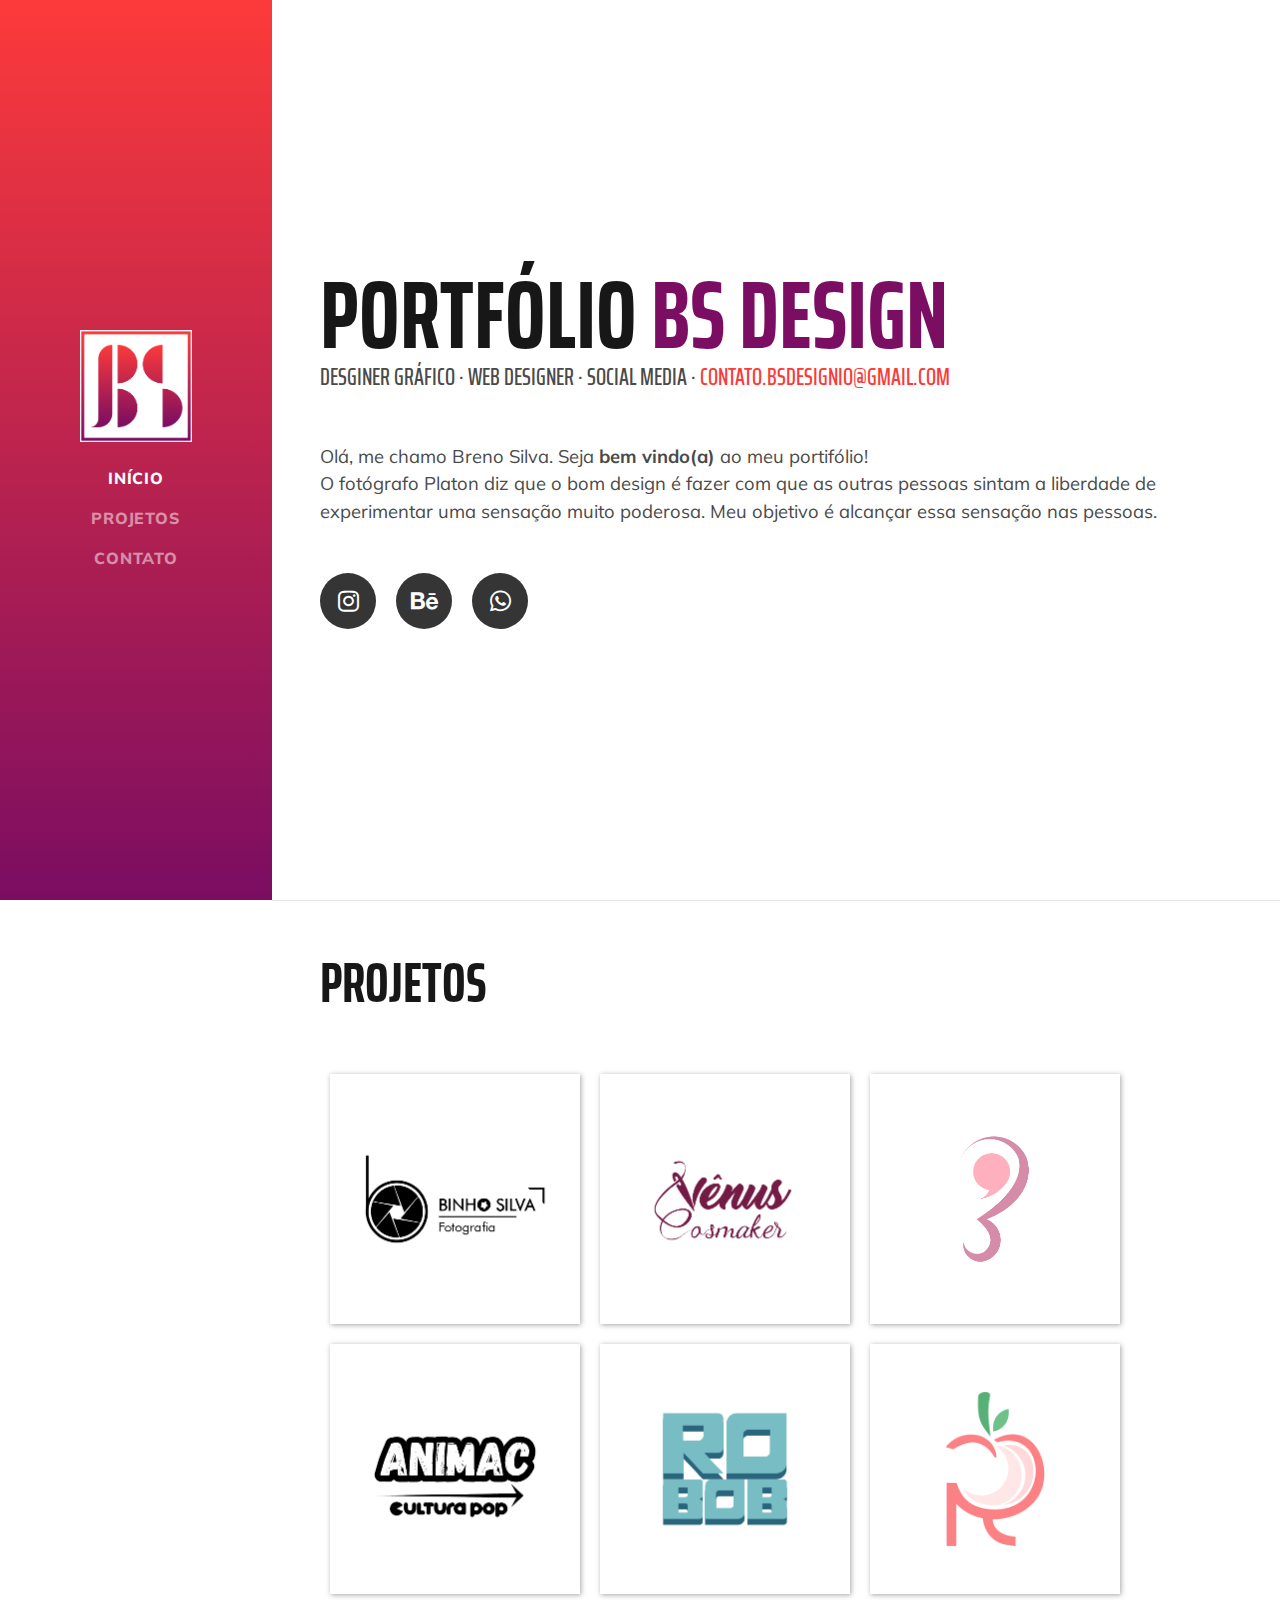
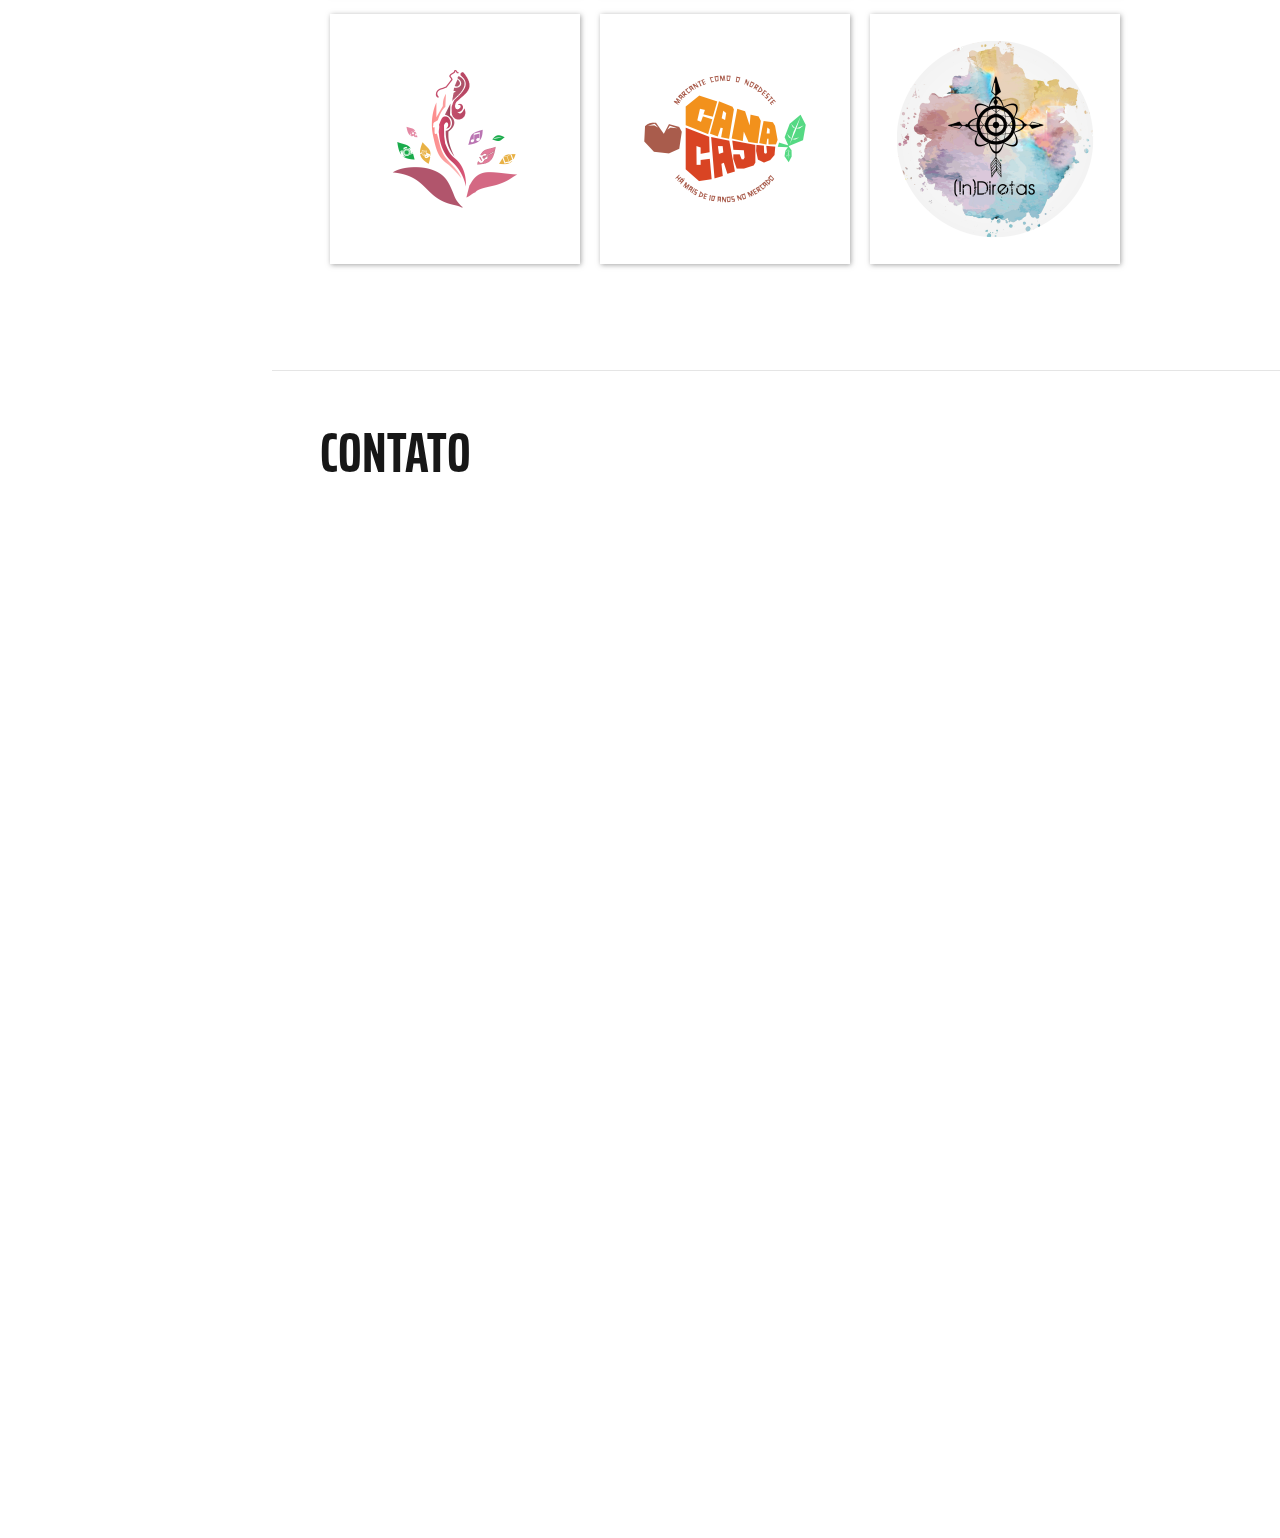
==== commit 28cfe2b3: "atualização" ====
--- a/index.html
+++ b/index.html
@@ -61,12 +61,14 @@
           <li class="nav-item">
             <a class="nav-link js-scroll-trigger" href="#projetos">Projetos</a>
           </li>
+          <!-- 
           <li class="nav-item">
             <a class="nav-link js-scroll-trigger" href="#videos">Vídeos</a>
           </li>
           <li class="nav-item">
             <a class="nav-link js-scroll-trigger" href="#websites">Sites</a>
           </li>
+          -->
           <li class="nav-item">
             <a class="nav-link js-scroll-trigger" href="#contato">Contato</a>
           </li>
@@ -81,24 +83,26 @@
           <h1 class="mb-0">Portfólio
             <span class="text-primary">BS DESIGN</span>
           </h1>
-          <div class="subheading mb-5">Desginer Gráfico · Web Designer · Programmer ·
+          <div class="subheading mb-5">Desginer Gráfico · Web Designer · Social Media ·
             <a href="#contato" class="js-scroll-trigger">contato.bsdesignio@gmail.com</a>
           </div>
           <p class="lead mb-5">Olá, me chamo Breno Silva. Seja <b>bem vindo(a)</b> ao meu portifólio!<br>
           O fotógrafo Platon diz que o bom design é fazer com que as outras pessoas sintam a liberdade de experimentar uma sensação muito poderosa. Meu objetivo é alcançar essa sensação nas pessoas.</p>
           <div class="social-icons">
-            <a href="https://www.instagram.com/bs.design.io/" target="_blank">
+            <a href="https://www.instagram.com/breno.desiign/" target="_blank">
               <i class="fab fa-instagram"></i>
             </a>
             <a href="https://www.behance.net/bsdesignio" target="_blank">
               <i class="fab fa-behance"></i>
             </a>
+            <!--
             <a href="https://www.facebook.com/bsdesignio/" target="_blank">
               <i class="fab fa-facebook-f"></i>
             </a>
             <a href="https://github.com/Breno-Silva1" target="_blank">
               <i class="fab fa-github"></i>
             </a>
+            -->
             <a href="https://wa.me/558496808390" target="_blank">
               <i class="fab fa-whatsapp"></i>
             </a>
@@ -144,8 +148,8 @@
                 <div class="img-port" data-toggle="modal" data-target="#semadec">
                   <img class="card-img-top" src="img/capas/p07.png" alt="Card image cap">
                 </div>
-                <div class="img-port" data-toggle="modal" data-target="#boomp">
-                  <img class="card-img-top" src="img/capas/p08.png" alt="Card image cap">
+                <div class="img-port" data-toggle="modal" data-target="#canacaju">
+                  <img class="card-img-top" src="img/capas/p12.png" alt="Card image cap">
                 </div>
                 <div class="img-port" data-toggle="modal" data-target="#syso">
                   <img class="card-img-top" src="img/capas/p09.png" alt="Card image cap">
@@ -161,6 +165,7 @@
 
       <hr class="m-0">
 
+      <!--
       <section class="resume-section p-3 p-lg-5 d-flex flex-column" id="videos">
         <div class="my-auto">
           <h2 class="mb-5">Vídeos</h2>
@@ -189,7 +194,6 @@
           </div>
         </div>
       </section>
-
       <hr class="m-0">
 
       <section class="resume-section p-3 p-lg-5 d-flex flex-column" id="websites">
@@ -235,8 +239,8 @@
 
         </div>
       </section>
-  
       <hr class="m-0">
+      -->
 
       <section class="resume-section p-3 p-lg-5 d-flex flex-column" id="contato">
         <div class="my-auto">
@@ -376,15 +380,15 @@
         </div>
       </div>
 
-      <!-- Boomp Draw -->
-      <div class="modal fade" id="boomp" tabindex="-1" role="dialog" aria-labelledby="boomp" aria-hidden="true">
-        <div class="modal-dialog modal-lg" role="document">
-          <div class="modal-content">
-            <div class="modal-body">
-              <button type="button" class="close" data-dismiss="modal" aria-label="Close">
-                <span aria-hidden="true">&times;</span>
-              </button>
-              <img class="card-img-top" src="img/projetos/be-boomp.png" alt="Card image cap">
+      <!-- Cana Caju -->
+      <div class="modal fade" id="canacaju" tabindex="-1" role="dialog" aria-labelledby="canacaju" aria-hidden="true">
+        <div class="modal-dialog modal-lg" role="document">
+          <div class="modal-content">
+            <div class="modal-body">
+              <button type="button" class="close" data-dismiss="modal" aria-label="Close">
+                <span aria-hidden="true">&times;</span>
+              </button>
+              <img class="card-img-top" src="img/projetos/be-canacaju.png" alt="Card image cap">
             </div>
           </div>
         </div>
